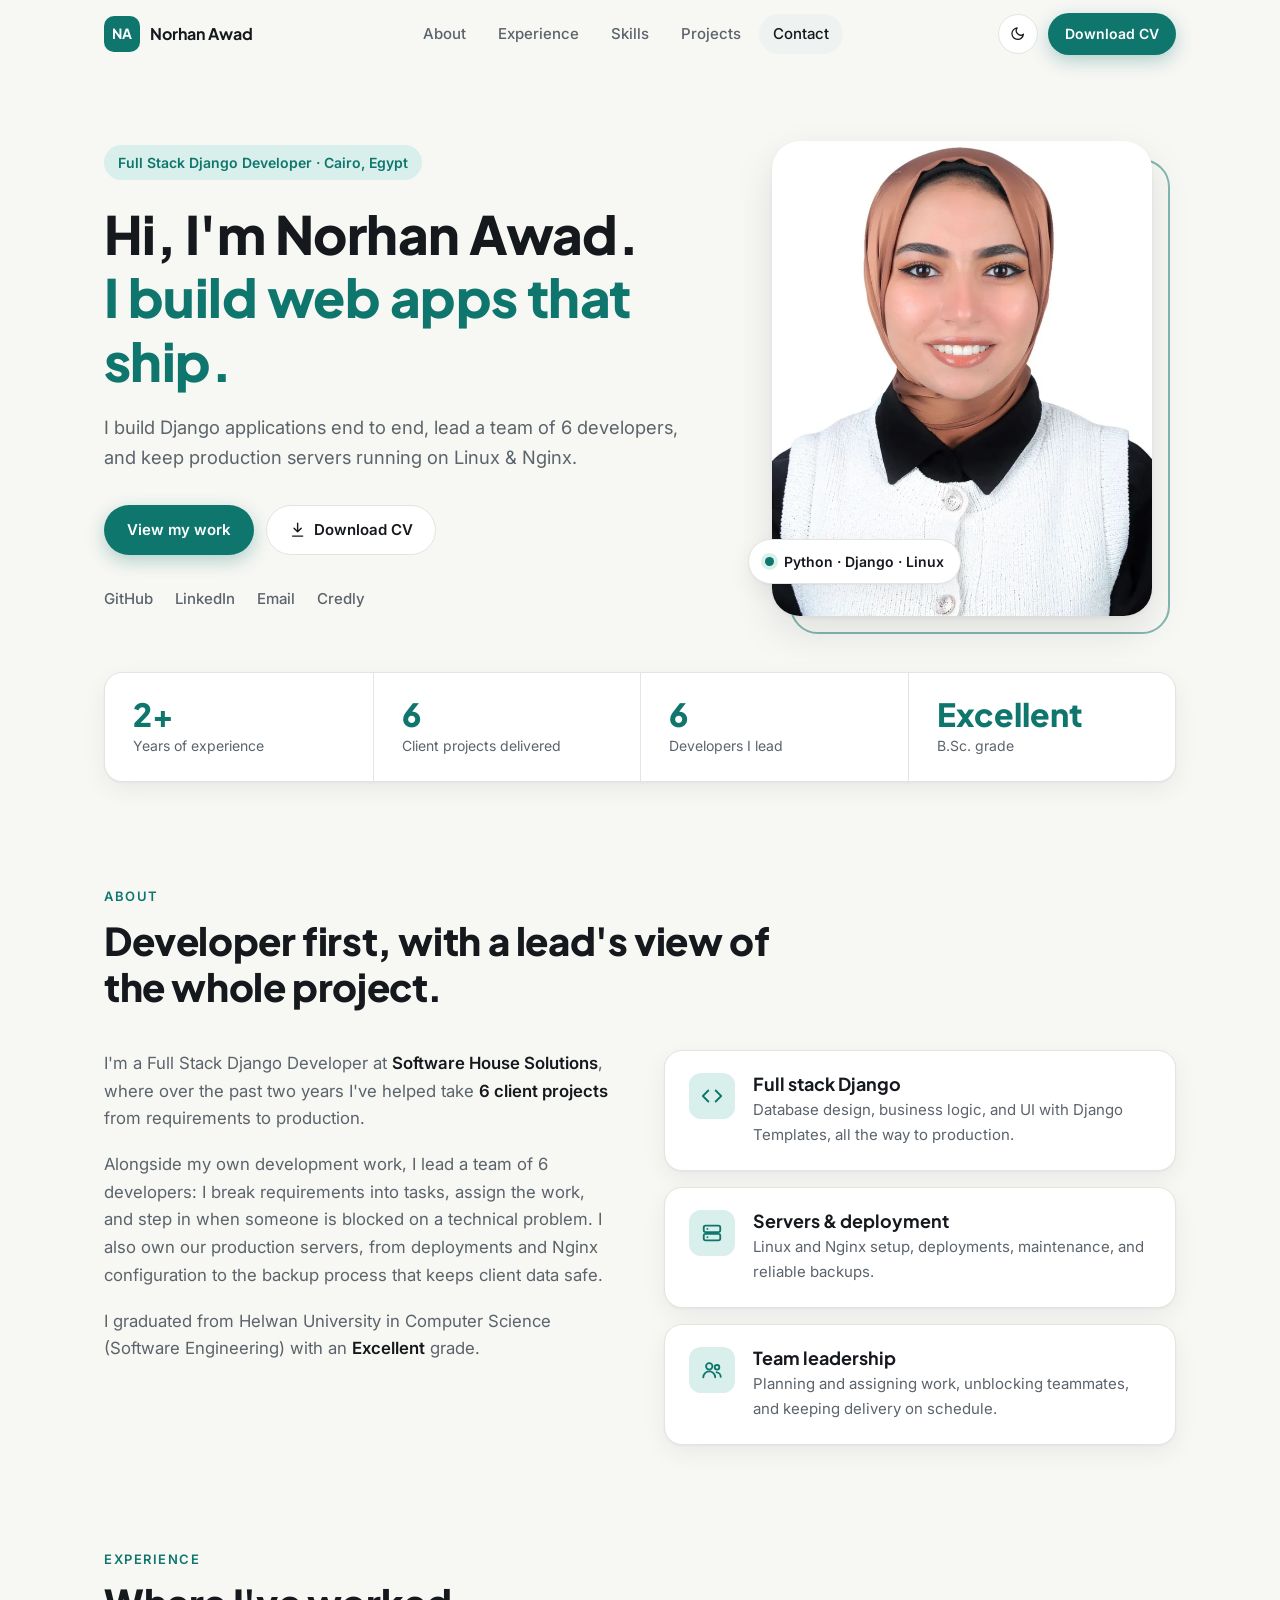
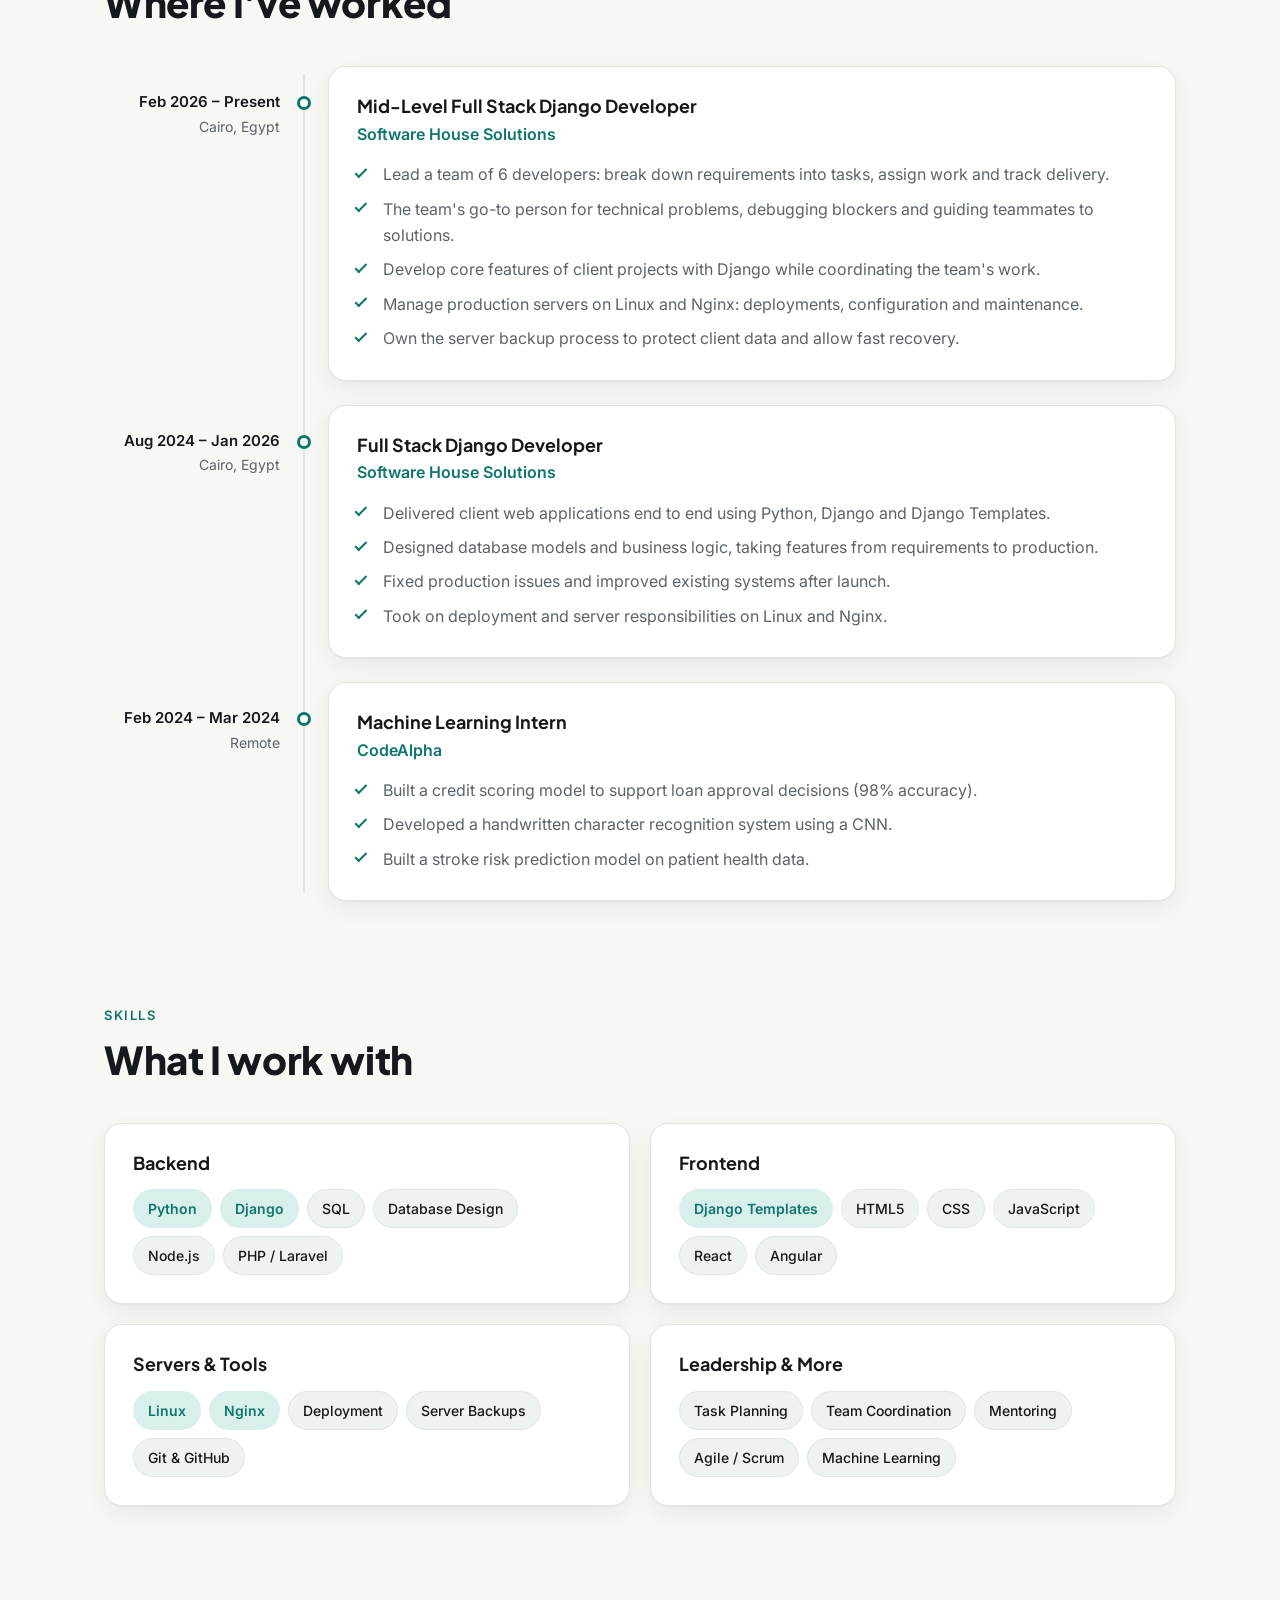
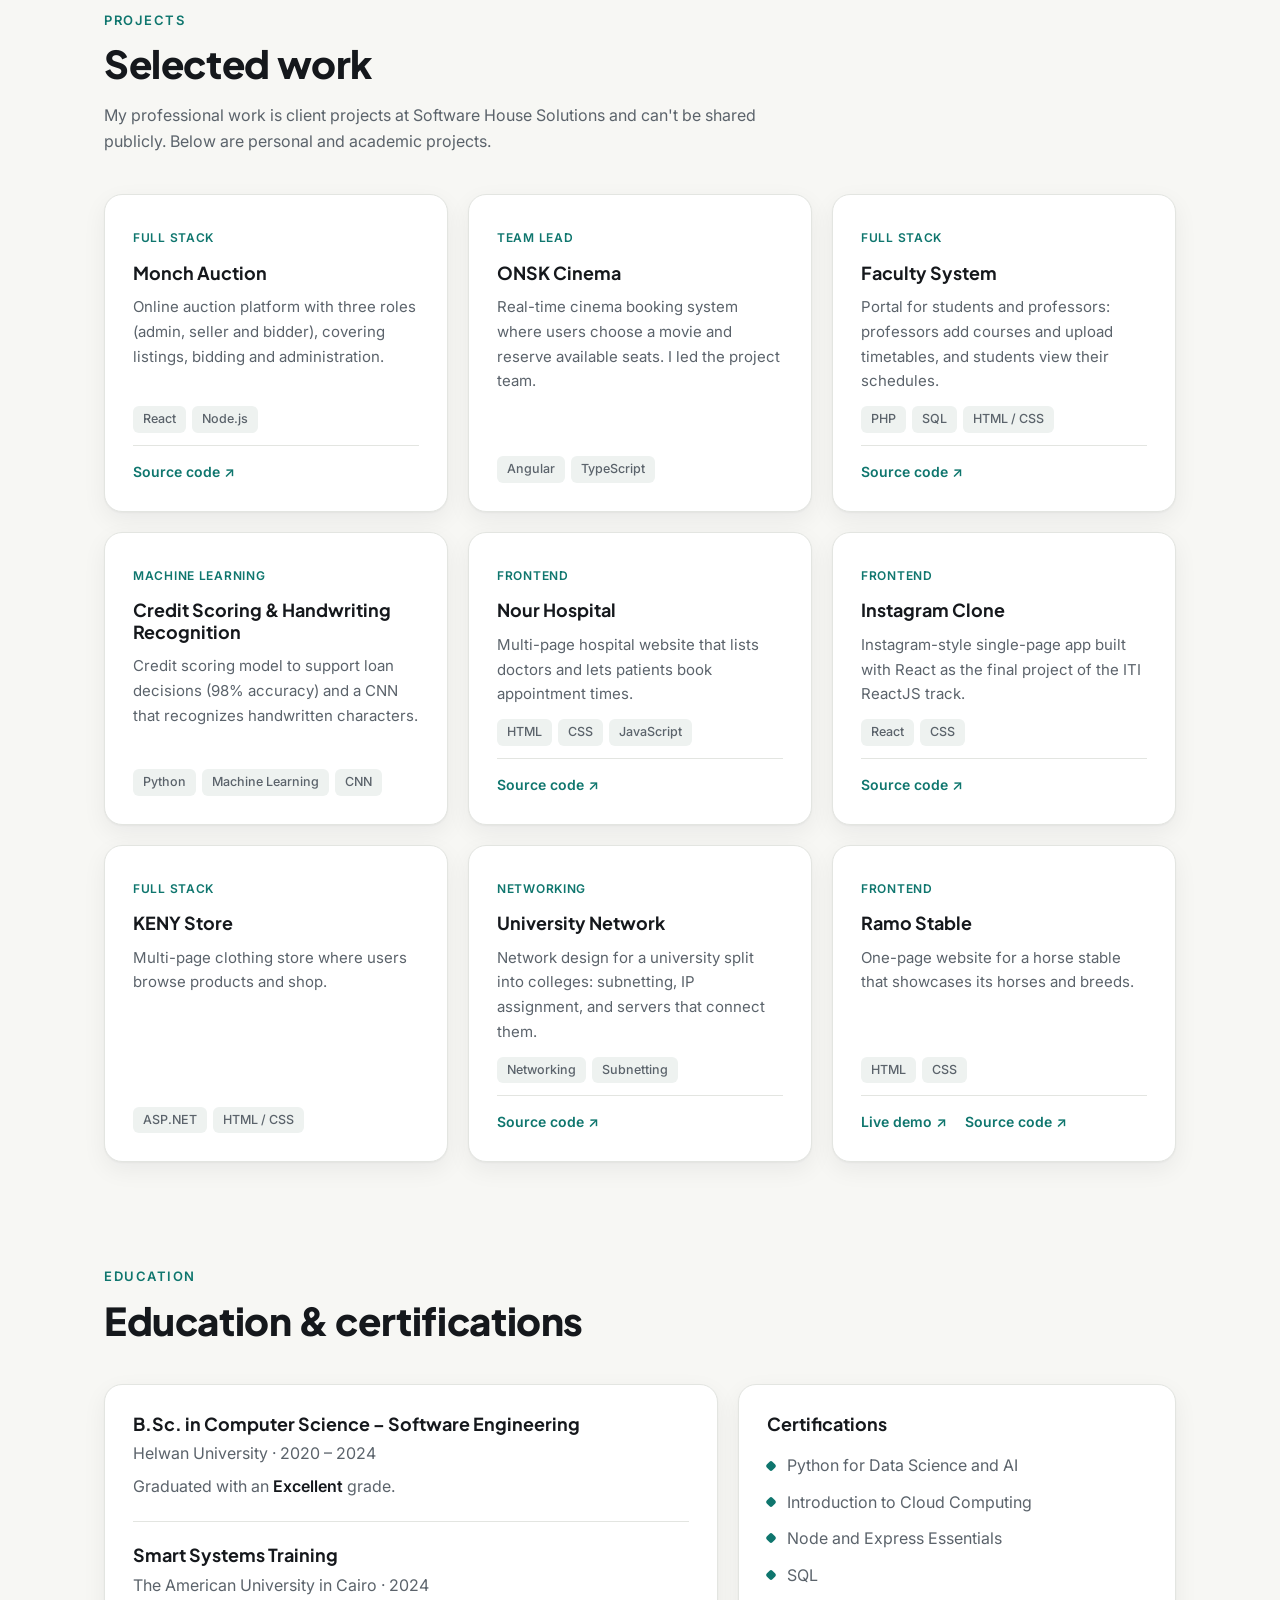
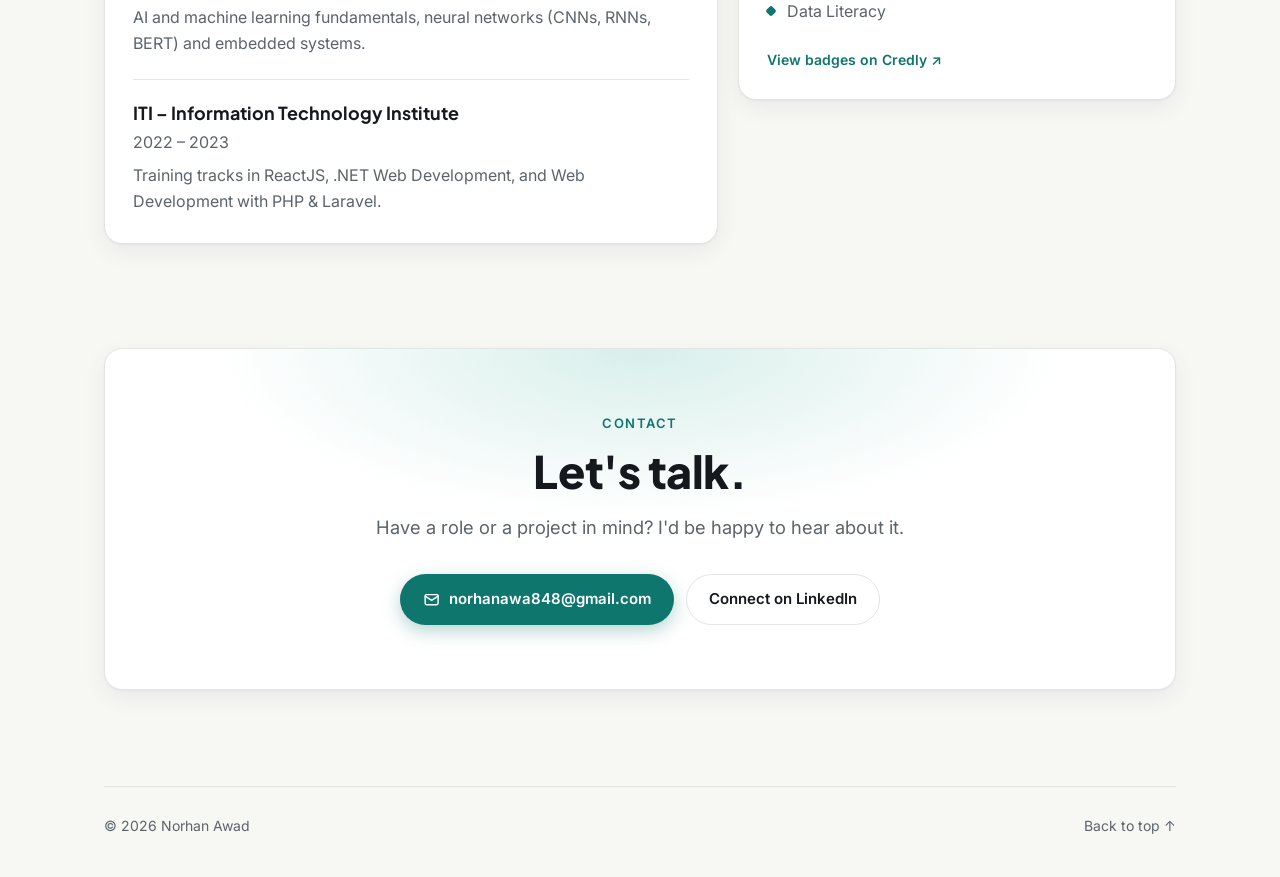
==== index.html @ df9483ca "Redesign portfolio New responsive single-page site with light and dark themes, updated experience, s" ====
<!DOCTYPE html>
<html lang="en">
<head>
  <meta charset="utf-8">
  <meta name="viewport" content="width=device-width, initial-scale=1">
  <title>Norhan Awad · Full Stack Django Developer</title>
  <meta name="description" content="Norhan Awad – Full Stack Django Developer in Cairo, Egypt. Builds Django web applications end to end, leads a team of developers, and manages production servers on Linux and Nginx.">
  <meta name="author" content="Norhan Awad">
  <meta property="og:type" content="website">
  <meta property="og:title" content="Norhan Awad · Full Stack Django Developer">
  <meta property="og:description" content="Django web applications, team leadership, and Linux & Nginx server management.">
  <meta property="og:image" content="https://norhanawad848.github.io/my-portofolio/assets/og-image.jpg">
  <meta property="og:url" content="https://norhanawad848.github.io/my-portofolio/">
  <meta name="theme-color" content="#0f766e">
  <link rel="icon" href="data:image/svg+xml,%3Csvg xmlns='http://www.w3.org/2000/svg' viewBox='0 0 64 64'%3E%3Crect width='64' height='64' rx='14' fill='%230f766e'/%3E%3Ctext x='50%25' y='54%25' text-anchor='middle' dominant-baseline='middle' font-family='Arial,sans-serif' font-weight='700' font-size='28' fill='white'%3ENA%3C/text%3E%3C/svg%3E">
  <link rel="preconnect" href="https://fonts.googleapis.com">
  <link rel="preconnect" href="https://fonts.gstatic.com" crossorigin>
  <link href="https://fonts.googleapis.com/css2?family=Inter:wght@400;500;600&family=Plus+Jakarta+Sans:wght@600;700;800&display=swap" rel="stylesheet">
  <link rel="stylesheet" href="styles.css">
  <script>
    (function () {
      document.documentElement.classList.add('js');
      try {
        var t = localStorage.getItem('theme');
        if (t === 'light' || t === 'dark') document.documentElement.setAttribute('data-theme', t);
      } catch (e) {}
    })();
  </script>
</head>
<body>
  <a class="skip-link" href="#main">Skip to content</a>

  <header class="site-header" id="top">
    <nav class="nav container" aria-label="Main">
      <a class="brand" href="#top" aria-label="Norhan Awad – home">
        <span class="brand-mark">NA</span>
        <span class="brand-name">Norhan Awad</span>
      </a>

      <ul class="nav-links" id="nav-links">
        <li><a href="#about">About</a></li>
        <li><a href="#experience">Experience</a></li>
        <li><a href="#skills">Skills</a></li>
        <li><a href="#projects">Projects</a></li>
        <li><a href="#contact">Contact</a></li>
      </ul>

      <div class="nav-actions">
        <button class="icon-btn" id="theme-toggle" type="button" aria-label="Toggle dark mode">
          <svg class="icon-sun" viewBox="0 0 24 24" aria-hidden="true"><circle cx="12" cy="12" r="4"/><path d="M12 2v2M12 20v2M4.93 4.93l1.41 1.41M17.66 17.66l1.41 1.41M2 12h2M20 12h2M4.93 19.07l1.41-1.41M17.66 6.34l1.41-1.41"/></svg>
          <svg class="icon-moon" viewBox="0 0 24 24" aria-hidden="true"><path d="M21 12.79A9 9 0 1 1 11.21 3 7 7 0 0 0 21 12.79z"/></svg>
        </button>
        <a class="btn btn-small btn-primary hide-sm" href="assets/Norhan_Awad_CV.pdf" download>Download CV</a>
        <button class="icon-btn menu-btn" id="menu-toggle" type="button" aria-label="Open menu" aria-expanded="false" aria-controls="nav-links">
          <svg viewBox="0 0 24 24" aria-hidden="true"><path d="M4 7h16M4 12h16M4 17h16"/></svg>
        </button>
      </div>
    </nav>
  </header>

  <main id="main">
    <!-- Hero -->
    <section class="hero container">
      <div class="hero-text reveal">
        <p class="eyebrow">Full Stack Django Developer · Cairo, Egypt</p>
        <h1>Hi, I'm Norhan Awad.<br><span class="accent">I build web apps that ship.</span></h1>
        <p class="lead">
          I build Django applications end to end, lead a team of 6 developers, and keep production
          servers running on Linux &amp; Nginx.
        </p>
        <div class="hero-cta">
          <a class="btn btn-primary" href="#projects">View my work</a>
          <a class="btn btn-ghost" href="assets/Norhan_Awad_CV.pdf" download>
            <svg viewBox="0 0 24 24" aria-hidden="true"><path d="M12 3v12M7 10l5 5 5-5M5 21h14"/></svg>
            Download CV
          </a>
        </div>
        <ul class="social">
          <li><a href="https://github.com/NorhanAwad848" target="_blank" rel="noopener">GitHub</a></li>
          <li><a href="https://www.linkedin.com/in/norhan-awad-b641ba23b/" target="_blank" rel="noopener">LinkedIn</a></li>
          <li><a href="mailto:norhanawa848@gmail.com">Email</a></li>
          <li><a href="https://www.credly.com/users/norhan-awad" target="_blank" rel="noopener">Credly</a></li>
        </ul>
      </div>

      <div class="hero-photo reveal">
        <div class="photo-frame">
          <picture>
            <source srcset="assets/norhan.webp" type="image/webp">
            <img src="assets/norhan.jpg" width="720" height="900" alt="Portrait of Norhan Awad">
          </picture>
        </div>
        <div class="photo-badge">
          <span class="dot" aria-hidden="true"></span>
          Python · Django · Linux
        </div>
      </div>
    </section>

    <!-- Stats -->
    <section class="container" aria-label="Highlights">
      <dl class="stats reveal">
        <div><dt>Years of experience</dt><dd>2+</dd></div>
        <div><dt>Client projects delivered</dt><dd>6</dd></div>
        <div><dt>Developers I lead</dt><dd>6</dd></div>
        <div><dt>B.Sc. grade</dt><dd>Excellent</dd></div>
      </dl>
    </section>

    <!-- About -->
    <section class="section container" id="about">
      <div class="section-head reveal">
        <p class="kicker">About</p>
        <h2>Developer first, with a lead's view of the whole project.</h2>
      </div>
      <div class="about-grid">
        <div class="about-text reveal">
          <p>
            I'm a Full Stack Django Developer at <strong>Software House Solutions</strong>, where over the past
            two years I've helped take <strong>6 client projects</strong> from requirements to production.
          </p>
          <p>
            Alongside my own development work, I lead a team of 6 developers: I break requirements into
            tasks, assign the work, and step in when someone is blocked on a technical problem. I also own
            our production servers, from deployments and Nginx configuration to the backup process that
            keeps client data safe.
          </p>
          <p>
            I graduated from Helwan University in Computer Science (Software Engineering) with an
            <strong>Excellent</strong> grade.
          </p>
        </div>
        <ul class="pillars">
          <li class="card reveal">
            <span class="pill-icon" aria-hidden="true">
              <svg viewBox="0 0 24 24"><path d="M16 18l6-6-6-6M8 6l-6 6 6 6"/></svg>
            </span>
            <h3>Full stack Django</h3>
            <p>Database design, business logic, and UI with Django Templates, all the way to production.</p>
          </li>
          <li class="card reveal">
            <span class="pill-icon" aria-hidden="true">
              <svg viewBox="0 0 24 24"><rect x="3" y="4" width="18" height="7" rx="2"/><rect x="3" y="13" width="18" height="7" rx="2"/><path d="M7 7.5h.01M7 16.5h.01"/></svg>
            </span>
            <h3>Servers &amp; deployment</h3>
            <p>Linux and Nginx setup, deployments, maintenance, and reliable backups.</p>
          </li>
          <li class="card reveal">
            <span class="pill-icon" aria-hidden="true">
              <svg viewBox="0 0 24 24"><circle cx="9" cy="8" r="3.5"/><path d="M2.5 20a6.5 6.5 0 0 1 13 0"/><circle cx="17.5" cy="9" r="2.5"/><path d="M17 14.5a5 5 0 0 1 4.5 5"/></svg>
            </span>
            <h3>Team leadership</h3>
            <p>Planning and assigning work, unblocking teammates, and keeping delivery on schedule.</p>
          </li>
        </ul>
      </div>
    </section>

    <!-- Experience -->
    <section class="section container" id="experience">
      <div class="section-head reveal">
        <p class="kicker">Experience</p>
        <h2>Where I've worked</h2>
      </div>

      <ol class="timeline">
        <li class="tl-item reveal">
          <div class="tl-meta">
            <span class="tl-date">Feb 2026 – Present</span>
            <span class="tl-place">Cairo, Egypt</span>
          </div>
          <div class="tl-body card">
            <h3>Mid-Level Full Stack Django Developer</h3>
            <p class="tl-company">Software House Solutions</p>
            <ul class="ticks">
              <li>Lead a team of 6 developers: break down requirements into tasks, assign work and track delivery.</li>
              <li>The team's go-to person for technical problems, debugging blockers and guiding teammates to solutions.</li>
              <li>Develop core features of client projects with Django while coordinating the team's work.</li>
              <li>Manage production servers on Linux and Nginx: deployments, configuration and maintenance.</li>
              <li>Own the server backup process to protect client data and allow fast recovery.</li>
            </ul>
          </div>
        </li>
        <li class="tl-item reveal">
          <div class="tl-meta">
            <span class="tl-date">Aug 2024 – Jan 2026</span>
            <span class="tl-place">Cairo, Egypt</span>
          </div>
          <div class="tl-body card">
            <h3>Full Stack Django Developer</h3>
            <p class="tl-company">Software House Solutions</p>
            <ul class="ticks">
              <li>Delivered client web applications end to end using Python, Django and Django Templates.</li>
              <li>Designed database models and business logic, taking features from requirements to production.</li>
              <li>Fixed production issues and improved existing systems after launch.</li>
              <li>Took on deployment and server responsibilities on Linux and Nginx.</li>
            </ul>
          </div>
        </li>
        <li class="tl-item reveal">
          <div class="tl-meta">
            <span class="tl-date">Feb 2024 – Mar 2024</span>
            <span class="tl-place">Remote</span>
          </div>
          <div class="tl-body card">
            <h3>Machine Learning Intern</h3>
            <p class="tl-company">CodeAlpha</p>
            <ul class="ticks">
              <li>Built a credit scoring model to support loan approval decisions (98% accuracy).</li>
              <li>Developed a handwritten character recognition system using a CNN.</li>
              <li>Built a stroke risk prediction model on patient health data.</li>
            </ul>
          </div>
        </li>
      </ol>
    </section>

    <!-- Skills -->
    <section class="section container" id="skills">
      <div class="section-head reveal">
        <p class="kicker">Skills</p>
        <h2>What I work with</h2>
      </div>
      <div class="skills-grid">
        <div class="card skill-group reveal">
          <h3>Backend</h3>
          <ul class="chips">
            <li class="chip-strong">Python</li><li class="chip-strong">Django</li><li>SQL</li><li>Database Design</li><li>Node.js</li><li>PHP / Laravel</li>
          </ul>
        </div>
        <div class="card skill-group reveal">
          <h3>Frontend</h3>
          <ul class="chips">
            <li class="chip-strong">Django Templates</li><li>HTML5</li><li>CSS</li><li>JavaScript</li><li>React</li><li>Angular</li>
          </ul>
        </div>
        <div class="card skill-group reveal">
          <h3>Servers &amp; Tools</h3>
          <ul class="chips">
            <li class="chip-strong">Linux</li><li class="chip-strong">Nginx</li><li>Deployment</li><li>Server Backups</li><li>Git &amp; GitHub</li>
          </ul>
        </div>
        <div class="card skill-group reveal">
          <h3>Leadership &amp; More</h3>
          <ul class="chips">
            <li>Task Planning</li><li>Team Coordination</li><li>Mentoring</li><li>Agile / Scrum</li><li>Machine Learning</li>
          </ul>
        </div>
      </div>
    </section>

    <!-- Projects -->
    <section class="section container" id="projects">
      <div class="section-head reveal">
        <p class="kicker">Projects</p>
        <h2>Selected work</h2>
        <p class="section-sub">
          My professional work is client projects at Software House Solutions and can't be shared publicly.
          Below are personal and academic projects.
        </p>
      </div>

      <ul class="projects">
        <li class="card project reveal">
          <div class="project-top"><span class="tag-type">Full stack</span></div>
          <h3>Monch Auction</h3>
          <p>Online auction platform with three roles (admin, seller and bidder), covering listings, bidding and administration.</p>
          <ul class="tags"><li>React</li><li>Node.js</li></ul>
          <div class="links"><a href="https://github.com/NorhanAwad848/Monch-Aucation" target="_blank" rel="noopener">Source code ↗</a></div>
        </li>
        <li class="card project reveal">
          <div class="project-top"><span class="tag-type">Team lead</span></div>
          <h3>ONSK Cinema</h3>
          <p>Real-time cinema booking system where users choose a movie and reserve available seats. I led the project team.</p>
          <ul class="tags"><li>Angular</li><li>TypeScript</li></ul>
        </li>
        <li class="card project reveal">
          <div class="project-top"><span class="tag-type">Full stack</span></div>
          <h3>Faculty System</h3>
          <p>Portal for students and professors: professors add courses and upload timetables, and students view their schedules.</p>
          <ul class="tags"><li>PHP</li><li>SQL</li><li>HTML / CSS</li></ul>
          <div class="links"><a href="https://github.com/NorhanAwad848/faculty-system" target="_blank" rel="noopener">Source code ↗</a></div>
        </li>
        <li class="card project reveal">
          <div class="project-top"><span class="tag-type">Machine learning</span></div>
          <h3>Credit Scoring &amp; Handwriting Recognition</h3>
          <p>Credit scoring model to support loan decisions (98% accuracy) and a CNN that recognizes handwritten characters.</p>
          <ul class="tags"><li>Python</li><li>Machine Learning</li><li>CNN</li></ul>
        </li>
        <li class="card project reveal">
          <div class="project-top"><span class="tag-type">Frontend</span></div>
          <h3>Nour Hospital</h3>
          <p>Multi-page hospital website that lists doctors and lets patients book appointment times.</p>
          <ul class="tags"><li>HTML</li><li>CSS</li><li>JavaScript</li></ul>
          <div class="links"><a href="https://github.com/NorhanAwad848/Nour-Hospital" target="_blank" rel="noopener">Source code ↗</a></div>
        </li>
        <li class="card project reveal">
          <div class="project-top"><span class="tag-type">Frontend</span></div>
          <h3>Instagram Clone</h3>
          <p>Instagram-style single-page app built with React as the final project of the ITI ReactJS track.</p>
          <ul class="tags"><li>React</li><li>CSS</li></ul>
          <div class="links"><a href="https://github.com/NorhanAwad848/Instagram-" target="_blank" rel="noopener">Source code ↗</a></div>
        </li>
        <li class="card project reveal">
          <div class="project-top"><span class="tag-type">Full stack</span></div>
          <h3>KENY Store</h3>
          <p>Multi-page clothing store where users browse products and shop.</p>
          <ul class="tags"><li>ASP.NET</li><li>HTML / CSS</li></ul>
        </li>
        <li class="card project reveal">
          <div class="project-top"><span class="tag-type">Networking</span></div>
          <h3>University Network</h3>
          <p>Network design for a university split into colleges: subnetting, IP assignment, and servers that connect them.</p>
          <ul class="tags"><li>Networking</li><li>Subnetting</li></ul>
          <div class="links"><a href="https://github.com/NorhanAwad848/university-Network" target="_blank" rel="noopener">Source code ↗</a></div>
        </li>
        <li class="card project reveal">
          <div class="project-top"><span class="tag-type">Frontend</span></div>
          <h3>Ramo Stable</h3>
          <p>One-page website for a horse stable that showcases its horses and breeds.</p>
          <ul class="tags"><li>HTML</li><li>CSS</li></ul>
          <div class="links">
            <a href="https://norhanawad848.github.io/RamoStable/RamoSite.html" target="_blank" rel="noopener">Live demo ↗</a>
            <a href="https://github.com/NorhanAwad848/RamoStable" target="_blank" rel="noopener">Source code ↗</a>
          </div>
        </li>
      </ul>
    </section>

    <!-- Education -->
    <section class="section container" id="education">
      <div class="section-head reveal">
        <p class="kicker">Education</p>
        <h2>Education &amp; certifications</h2>
      </div>
      <div class="edu-grid">
        <div class="card reveal">
          <h3>B.Sc. in Computer Science – Software Engineering</h3>
          <p class="muted">Helwan University · 2020 – 2024</p>
          <p>Graduated with an <strong>Excellent</strong> grade.</p>
          <hr>
          <h3>Smart Systems Training</h3>
          <p class="muted">The American University in Cairo · 2024</p>
          <p>AI and machine learning fundamentals, neural networks (CNNs, RNNs, BERT) and embedded systems.</p>
          <hr>
          <h3>ITI – Information Technology Institute</h3>
          <p class="muted">2022 – 2023</p>
          <p>Training tracks in ReactJS, .NET Web Development, and Web Development with PHP &amp; Laravel.</p>
        </div>
        <div class="card reveal">
          <h3>Certifications</h3>
          <ul class="cert-list">
            <li>Python for Data Science and AI</li>
            <li>Introduction to Cloud Computing</li>
            <li>Node and Express Essentials</li>
            <li>SQL</li>
            <li>Data Literacy</li>
          </ul>
          <a class="text-link" href="https://www.credly.com/users/norhan-awad" target="_blank" rel="noopener">View badges on Credly ↗</a>
        </div>
      </div>
    </section>

    <!-- Contact -->
    <section class="section container" id="contact">
      <div class="contact card reveal">
        <p class="kicker">Contact</p>
        <h2>Let's talk.</h2>
        <p class="lead">Have a role or a project in mind? I'd be happy to hear about it.</p>
        <div class="hero-cta center">
          <a class="btn btn-primary" href="mailto:norhanawa848@gmail.com">
            <svg viewBox="0 0 24 24" aria-hidden="true"><rect x="3" y="5" width="18" height="14" rx="2"/><path d="M3 7l9 6 9-6"/></svg>
            norhanawa848@gmail.com
          </a>
          <a class="btn btn-ghost" href="https://www.linkedin.com/in/norhan-awad-b641ba23b/" target="_blank" rel="noopener">Connect on LinkedIn</a>
        </div>
      </div>
    </section>
  </main>

  <footer class="footer container">
    <p>© <span id="year">2026</span> Norhan Awad</p>
    <a href="#top">Back to top ↑</a>
  </footer>

  <script src="main.js"></script>
</body>
</html>
---- styles.css ----
/* ---------- Tokens ---------- */
:root {
  --bg: #f7f7f4;
  --bg-elev: #ffffff;
  --bg-soft: #eef2f0;
  --text: #15181c;
  --text-muted: #5b636b;
  --border: #e3e5e1;
  --accent: #0f766e;
  --accent-strong: #0b5f58;
  --accent-soft: #d8efeb;
  --on-accent: #ffffff;
  --shadow: 0 1px 2px rgba(16, 24, 32, .04), 0 8px 24px rgba(16, 24, 32, .06);
  --shadow-hover: 0 2px 4px rgba(16, 24, 32, .05), 0 16px 40px rgba(16, 24, 32, .10);
  --radius: 18px;
  --radius-sm: 10px;
  --font-body: "Inter", system-ui, -apple-system, "Segoe UI", Roboto, sans-serif;
  --font-head: "Plus Jakarta Sans", "Inter", system-ui, sans-serif;
  --max: 1120px;
  color-scheme: light;
}

@media (prefers-color-scheme: dark) {
  :root:not([data-theme="light"]) {
    --bg: #0d1113;
    --bg-elev: #151b1e;
    --bg-soft: #172024;
    --text: #e8ecec;
    --text-muted: #9aa5a8;
    --border: #243034;
    --accent: #2dd4bf;
    --accent-strong: #5eead4;
    --accent-soft: rgba(45, 212, 191, .12);
    --on-accent: #062a26;
    --shadow: 0 1px 2px rgba(0, 0, 0, .3), 0 8px 24px rgba(0, 0, 0, .25);
    --shadow-hover: 0 2px 4px rgba(0, 0, 0, .35), 0 16px 40px rgba(0, 0, 0, .4);
    color-scheme: dark;
  }
}

:root[data-theme="dark"] {
  --bg: #0d1113;
  --bg-elev: #151b1e;
  --bg-soft: #172024;
  --text: #e8ecec;
  --text-muted: #9aa5a8;
  --border: #243034;
  --accent: #2dd4bf;
  --accent-strong: #5eead4;
  --accent-soft: rgba(45, 212, 191, .12);
  --on-accent: #062a26;
  --shadow: 0 1px 2px rgba(0, 0, 0, .3), 0 8px 24px rgba(0, 0, 0, .25);
  --shadow-hover: 0 2px 4px rgba(0, 0, 0, .35), 0 16px 40px rgba(0, 0, 0, .4);
  color-scheme: dark;
}

/* ---------- Base ---------- */
*, *::before, *::after { box-sizing: border-box; }
html { scroll-behavior: smooth; scroll-padding-top: 80px; }
body {
  margin: 0;
  background: var(--bg);
  color: var(--text);
  font-family: var(--font-body);
  font-size: 16px;
  line-height: 1.65;
  -webkit-font-smoothing: antialiased;
  transition: background-color .3s ease, color .3s ease;
}
img { max-width: 100%; display: block; }
a { color: inherit; }
h1, h2, h3 { font-family: var(--font-head); line-height: 1.2; margin: 0; }
h1, h2 { letter-spacing: -0.01em; }
p { margin: 0; }
ul, ol { margin: 0; padding: 0; list-style: none; }
svg { width: 1.15em; height: 1.15em; fill: none; stroke: currentColor; stroke-width: 2; stroke-linecap: round; stroke-linejoin: round; flex: none; }

.container { width: 100%; max-width: var(--max); margin-inline: auto; padding-inline: 24px; }
.muted { color: var(--text-muted); }
strong { font-weight: 600; color: var(--text); }

.skip-link {
  position: absolute; left: 16px; top: -48px; z-index: 100;
  background: var(--accent); color: var(--on-accent); padding: 8px 14px; border-radius: 8px;
}
.skip-link:focus { top: 12px; }
:focus-visible { outline: 2px solid var(--accent); outline-offset: 3px; border-radius: 6px; }

/* ---------- Buttons ---------- */
.btn {
  display: inline-flex; align-items: center; gap: 8px;
  padding: 12px 22px; border-radius: 999px;
  font-weight: 600; font-size: 15px; text-decoration: none;
  border: 1px solid transparent;
  transition: transform .2s ease, background-color .2s ease, border-color .2s ease, box-shadow .2s ease;
}
.btn:hover { transform: translateY(-2px); }
.btn-primary { background: var(--accent); color: var(--on-accent); box-shadow: 0 6px 18px color-mix(in srgb, var(--accent) 30%, transparent); }
.btn-primary:hover { background: var(--accent-strong); }
.btn-ghost { border-color: var(--border); background: var(--bg-elev); }
.btn-ghost:hover { border-color: var(--accent); color: var(--accent); }
.btn-small { padding: 8px 16px; font-size: 14px; }

.icon-btn {
  display: inline-grid; place-items: center;
  width: 40px; height: 40px; border-radius: 50%;
  border: 1px solid var(--border); background: var(--bg-elev); color: var(--text);
  cursor: pointer; transition: border-color .2s ease, color .2s ease;
}
.icon-btn:hover { border-color: var(--accent); color: var(--accent); }

/* ---------- Header ---------- */
.site-header {
  position: sticky; top: 0; z-index: 50;
  background: color-mix(in srgb, var(--bg) 82%, transparent);
  backdrop-filter: saturate(160%) blur(12px);
  -webkit-backdrop-filter: saturate(160%) blur(12px);
  border-bottom: 1px solid transparent;
  transition: border-color .3s ease;
}
.site-header.scrolled { border-bottom-color: var(--border); }
.nav { display: flex; align-items: center; justify-content: space-between; height: 68px; gap: 16px; }
.brand { display: flex; align-items: center; gap: 10px; text-decoration: none; font-family: var(--font-head); font-weight: 700; }
.brand-mark {
  display: grid; place-items: center; width: 36px; height: 36px; border-radius: 10px;
  background: var(--accent); color: var(--on-accent); font-size: 14px; letter-spacing: .02em;
}
.nav-links { display: flex; gap: 4px; }
.nav-links a {
  display: block; padding: 8px 14px; border-radius: 999px;
  text-decoration: none; font-size: 15px; font-weight: 500; color: var(--text-muted);
  transition: color .2s ease, background-color .2s ease;
}
.nav-links a:hover, .nav-links a.active { color: var(--text); background: var(--bg-soft); }
.nav-actions { display: flex; align-items: center; gap: 10px; }
.menu-btn { display: none; }

/* Light mode shows the moon (switch to dark); dark mode shows the sun. */
.icon-sun { display: none; }
:root[data-theme="dark"] .icon-sun { display: block; }
:root[data-theme="dark"] .icon-moon { display: none; }
@media (prefers-color-scheme: dark) {
  :root:not([data-theme="light"]) .icon-sun { display: block; }
  :root:not([data-theme="light"]) .icon-moon { display: none; }
}

/* ---------- Hero ---------- */
.hero {
  display: grid; grid-template-columns: 1.15fr .85fr; gap: 64px; align-items: center;
  padding-top: 72px; padding-bottom: 56px;
}
.eyebrow {
  display: inline-block; font-size: 14px; font-weight: 600; color: var(--accent);
  background: var(--accent-soft); padding: 6px 14px; border-radius: 999px; margin-bottom: 22px;
}
.hero h1 { font-size: clamp(2.2rem, 4.6vw, 3.3rem); font-weight: 800; margin-bottom: 20px; }
.accent { color: var(--accent); }
.lead { font-size: 1.15rem; color: var(--text-muted); max-width: 34em; }
.hero-cta { display: flex; flex-wrap: wrap; gap: 12px; margin-top: 32px; }
.hero-cta.center { justify-content: center; }
.social { display: flex; flex-wrap: wrap; gap: 6px 22px; margin-top: 30px; }
.social a {
  font-size: 15px; font-weight: 500; color: var(--text-muted); text-decoration: none;
  border-bottom: 1px solid transparent; transition: color .2s ease, border-color .2s ease;
}
.social a:hover { color: var(--accent); border-bottom-color: var(--accent); }

.hero-photo { position: relative; justify-self: center; width: min(100%, 380px); }
.photo-frame {
  position: relative; border-radius: 28px; overflow: hidden;
  aspect-ratio: 4 / 5; background: var(--bg-soft);
  box-shadow: var(--shadow-hover);
}
.photo-frame img { width: 100%; height: 100%; object-fit: cover; }
.hero-photo::before {
  content: ""; position: absolute; inset: 18px -18px -18px 18px; z-index: -1;
  border-radius: 28px; border: 2px solid var(--accent); opacity: .5;
}
.photo-badge {
  position: absolute; left: -24px; bottom: 32px;
  display: flex; align-items: center; gap: 10px;
  background: var(--bg-elev); border: 1px solid var(--border); box-shadow: var(--shadow);
  padding: 10px 16px; border-radius: 999px; font-size: 14px; font-weight: 600;
}
.dot { width: 9px; height: 9px; border-radius: 50%; background: var(--accent); box-shadow: 0 0 0 4px var(--accent-soft); }

/* ---------- Stats ---------- */
.stats {
  display: grid; grid-template-columns: repeat(4, 1fr); margin: 0;
  background: var(--bg-elev); border: 1px solid var(--border); border-radius: var(--radius);
  box-shadow: var(--shadow);
}
.stats > div { padding: 24px 28px; display: flex; flex-direction: column-reverse; justify-content: flex-end; gap: 2px; }
.stats > div + div { border-left: 1px solid var(--border); }
.stats dt { font-size: 14px; color: var(--text-muted); }
.stats dd { margin: 0; font-family: var(--font-head); font-weight: 800; font-size: 2rem; color: var(--accent); line-height: 1.1; }

/* ---------- Sections ---------- */
.section { padding-top: 104px; }
.section-head { max-width: 680px; margin-bottom: 40px; }
.kicker {
  font-size: 13px; font-weight: 600; letter-spacing: .12em; text-transform: uppercase;
  color: var(--accent); margin-bottom: 10px;
}
.section h2 { font-size: clamp(1.7rem, 3.2vw, 2.4rem); font-weight: 800; }
.section-sub { color: var(--text-muted); margin-top: 14px; }

.card {
  background: var(--bg-elev); border: 1px solid var(--border); border-radius: var(--radius);
  padding: 28px; box-shadow: var(--shadow);
  transition: transform .25s ease, box-shadow .25s ease, border-color .25s ease;
}
.card h3 { font-size: 1.12rem; font-weight: 700; }

/* About */
.about-grid { display: grid; grid-template-columns: 1fr 1fr; gap: 48px; align-items: start; }
.about-text { display: grid; gap: 18px; color: var(--text-muted); font-size: 1.05rem; }
.pillars { display: grid; gap: 16px; }
.pillars .card { display: grid; grid-template-columns: auto 1fr; column-gap: 18px; row-gap: 4px; padding: 22px 24px; }
.pillars .card p { grid-column: 2; color: var(--text-muted); font-size: 15px; }
.pill-icon {
  grid-row: span 2; display: grid; place-items: center;
  width: 46px; height: 46px; border-radius: 12px;
  background: var(--accent-soft); color: var(--accent);
}
.pill-icon svg { width: 22px; height: 22px; }

/* Timeline */
.timeline { position: relative; display: grid; gap: 24px; }
.timeline::before {
  content: ""; position: absolute; top: 8px; bottom: 8px; left: 199px; width: 2px; background: var(--border);
}
.tl-item { display: grid; grid-template-columns: 176px 1fr; gap: 48px; position: relative; }
.tl-item::before {
  content: ""; position: absolute; left: 193px; top: 30px; width: 14px; height: 14px; border-radius: 50%;
  background: var(--bg); border: 3px solid var(--accent);
}
.tl-meta { padding-top: 24px; text-align: right; display: flex; flex-direction: column; }
.tl-date { font-weight: 600; font-size: 15px; }
.tl-place { color: var(--text-muted); font-size: 14px; }
.tl-company { color: var(--accent); font-weight: 600; margin: 4px 0 14px; }
.ticks { display: grid; gap: 8px; }
.ticks li { position: relative; padding-left: 26px; color: var(--text-muted); }
.ticks li::before {
  content: ""; position: absolute; left: 0; top: .6em; width: 12px; height: 6px;
  border-left: 2px solid var(--accent); border-bottom: 2px solid var(--accent);
  transform: rotate(-45deg) translateY(-50%);
}

/* Skills */
.skills-grid { display: grid; grid-template-columns: repeat(2, 1fr); gap: 20px; }
.skill-group h3 { margin-bottom: 16px; }
.chips { display: flex; flex-wrap: wrap; gap: 8px; }
.chips li {
  padding: 7px 14px; border-radius: 999px; font-size: 14px; font-weight: 500;
  background: var(--bg-soft); border: 1px solid var(--border);
}
.chips .chip-strong { background: var(--accent-soft); color: var(--accent); border-color: transparent; font-weight: 600; }

/* Projects */
.projects { display: grid; grid-template-columns: repeat(3, 1fr); gap: 20px; }
.project { display: flex; flex-direction: column; gap: 12px; }
.project:hover, .skill-group:hover, .tl-body:hover {
  transform: translateY(-4px); box-shadow: var(--shadow-hover);
  border-color: color-mix(in srgb, var(--accent) 40%, var(--border));
}
.tag-type {
  font-size: 12px; font-weight: 600; letter-spacing: .06em; text-transform: uppercase; color: var(--accent);
}
.project p { color: var(--text-muted); font-size: 15px; flex: 1; }
.tags { display: flex; flex-wrap: wrap; gap: 6px; }
.tags li { font-size: 12.5px; font-weight: 500; padding: 3px 10px; border-radius: 6px; background: var(--bg-soft); color: var(--text-muted); }
.links { display: flex; flex-wrap: wrap; gap: 18px; padding-top: 14px; border-top: 1px solid var(--border); }
.links a, .text-link { font-size: 14px; font-weight: 600; color: var(--accent); text-decoration: none; }
.links a:hover, .text-link:hover { text-decoration: underline; text-underline-offset: 3px; }

/* Education */
.edu-grid { display: grid; grid-template-columns: 1.4fr 1fr; gap: 20px; align-items: start; }
.edu-grid .card { display: grid; gap: 6px; }
.edu-grid .card > p:not(.muted) { color: var(--text-muted); }
.edu-grid hr { border: 0; border-top: 1px solid var(--border); margin: 16px 0; width: 100%; }
.cert-list { display: grid; gap: 10px; margin: 12px 0 18px; }
.cert-list li { display: flex; gap: 12px; align-items: center; color: var(--text-muted); }
.cert-list li::before { content: ""; width: 8px; height: 8px; border-radius: 2px; background: var(--accent); transform: rotate(45deg); flex: none; }

/* Contact */
.contact {
  text-align: center; padding: 64px 32px;
  background:
    radial-gradient(600px 240px at 50% 0%, var(--accent-soft), transparent 70%),
    var(--bg-elev);
}
.contact .lead { margin: 14px auto 0; }
.contact h2 { font-size: clamp(2rem, 4vw, 2.8rem); }

/* Footer */
.footer {
  display: flex; justify-content: space-between; align-items: center; gap: 16px;
  position: relative;
  margin-top: 96px; padding-top: 28px; padding-bottom: 40px;
  color: var(--text-muted); font-size: 14px;
}
.footer::before {
  content: ""; position: absolute; top: 0; left: 24px; right: 24px;
  border-top: 1px solid var(--border);
}
.footer a { text-decoration: none; }
.footer a:hover { color: var(--accent); }

/* ---------- Reveal animation ---------- */
.js .reveal { opacity: 0; transform: translateY(18px); transition: opacity .7s ease, transform .7s ease; }
.js .reveal.visible { opacity: 1; transform: none; }
@media (prefers-reduced-motion: reduce) {
  html { scroll-behavior: auto; }
  .js .reveal { opacity: 1; transform: none; transition: none; }
  .btn:hover, .card:hover { transform: none !important; }
}

/* ---------- Responsive ---------- */
@media (max-width: 960px) {
  .hero { grid-template-columns: 1fr; gap: 56px; padding-top: 48px; }
  .hero-photo { order: -1; width: min(78%, 320px); }
  .about-grid, .edu-grid { grid-template-columns: 1fr; }
  .projects { grid-template-columns: repeat(2, 1fr); }
  .stats { grid-template-columns: repeat(2, 1fr); }
  .stats > div:nth-child(3) { border-left: 0; }
  .stats > div:nth-child(n+3) { border-top: 1px solid var(--border); }
}

@media (max-width: 760px) {
  .menu-btn { display: inline-grid; }
  .hide-sm { display: none; }
  .nav-links {
    position: absolute; top: 68px; left: 0; right: 0;
    flex-direction: column; gap: 2px; padding: 12px 16px 18px;
    background: var(--bg-elev); border-bottom: 1px solid var(--border); box-shadow: var(--shadow);
    display: none;
  }
  .nav-links.open { display: flex; }
  .nav-links a { padding: 12px 14px; border-radius: 10px; }

  .timeline::before { left: 7px; }
  .tl-item { grid-template-columns: 1fr; gap: 10px; padding-left: 32px; }
  .tl-item::before { left: 1px; top: 4px; }
  .tl-meta { padding-top: 0; text-align: left; flex-direction: row; gap: 10px; align-items: baseline; }
  .tl-place::before { content: "· "; }
}

@media (max-width: 620px) {
  .container { padding-inline: 16px; }
  .projects, .skills-grid { grid-template-columns: 1fr; }
  .section { padding-top: 80px; }
  .card { padding: 22px; }
  .photo-badge { left: -8px; }
  .hero-photo::before { inset: 12px -12px -12px 12px; }
  .stats > div { padding: 18px 20px; }
  .stats dd { font-size: 1.6rem; }
  .contact { padding: 48px 20px; }
  .contact .btn { width: 100%; justify-content: center; }
  .footer { flex-direction: column; }
  .footer::before { left: 16px; right: 16px; }
}
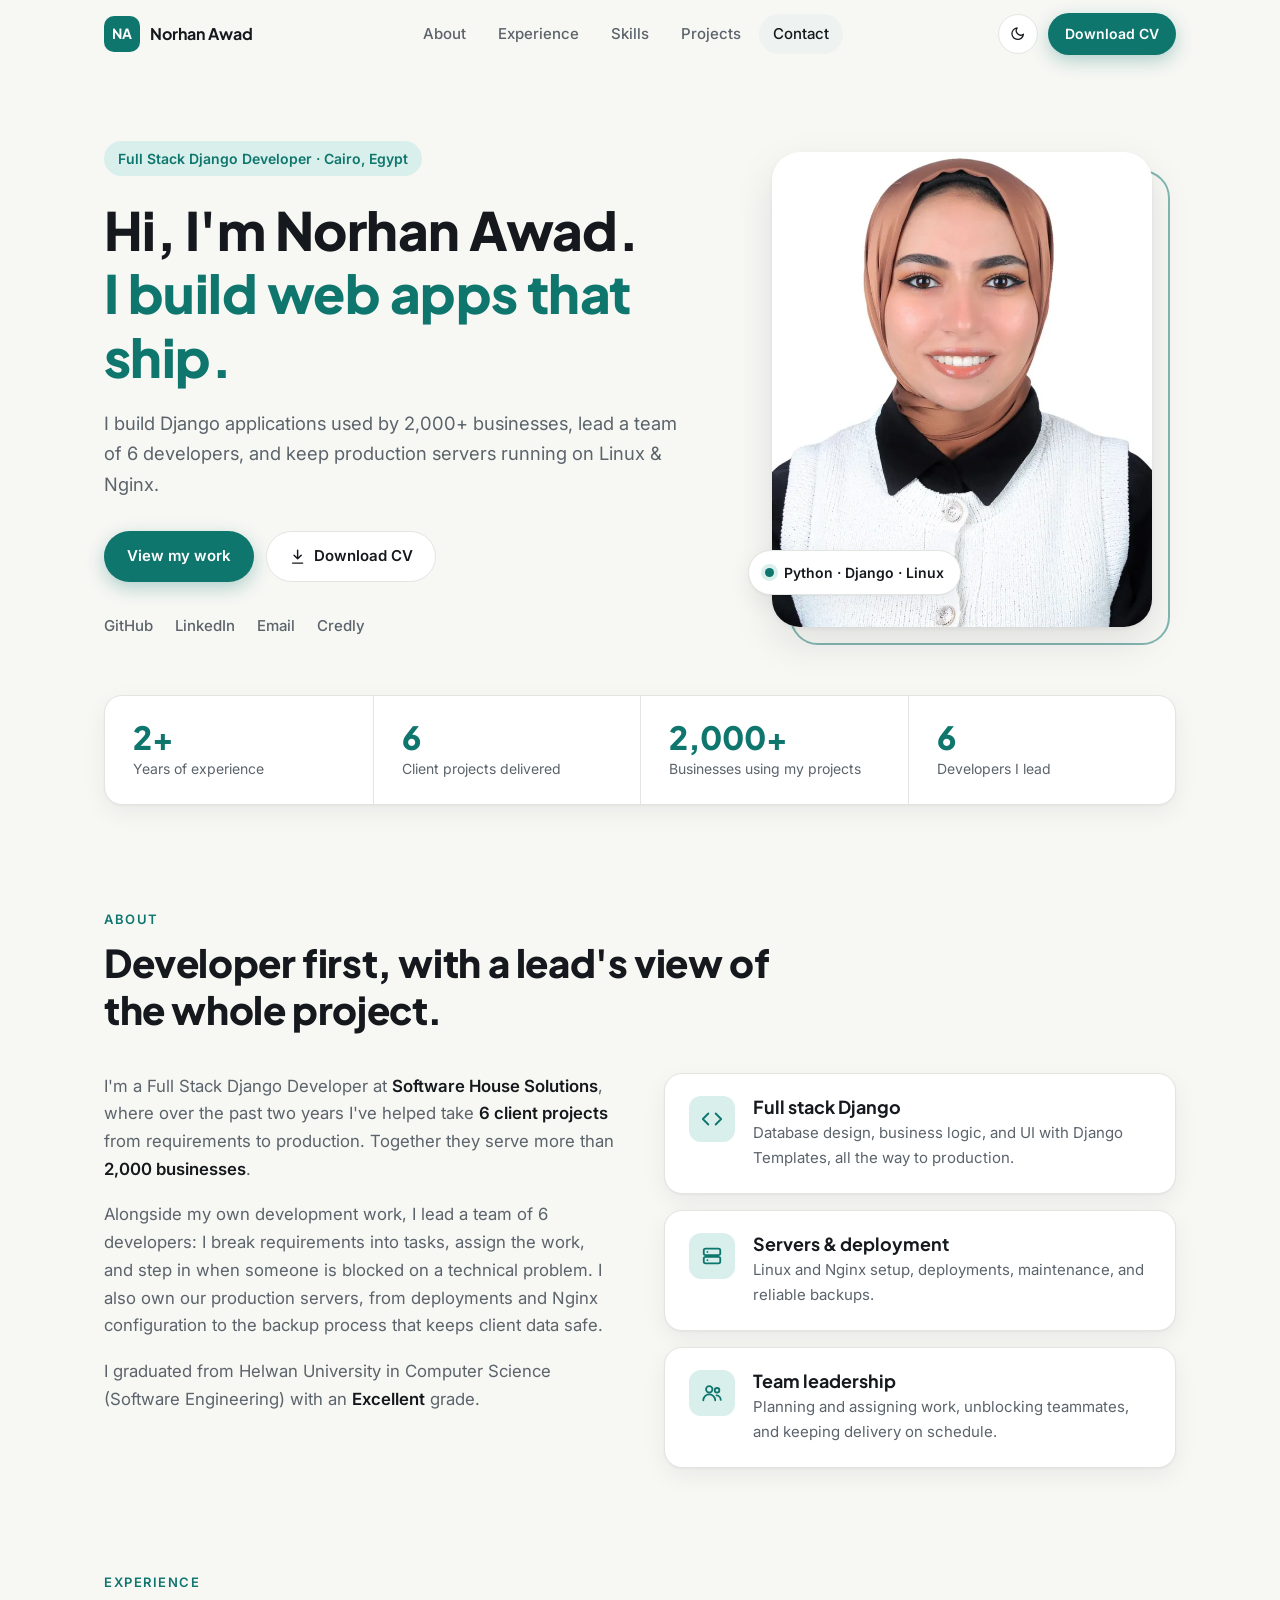
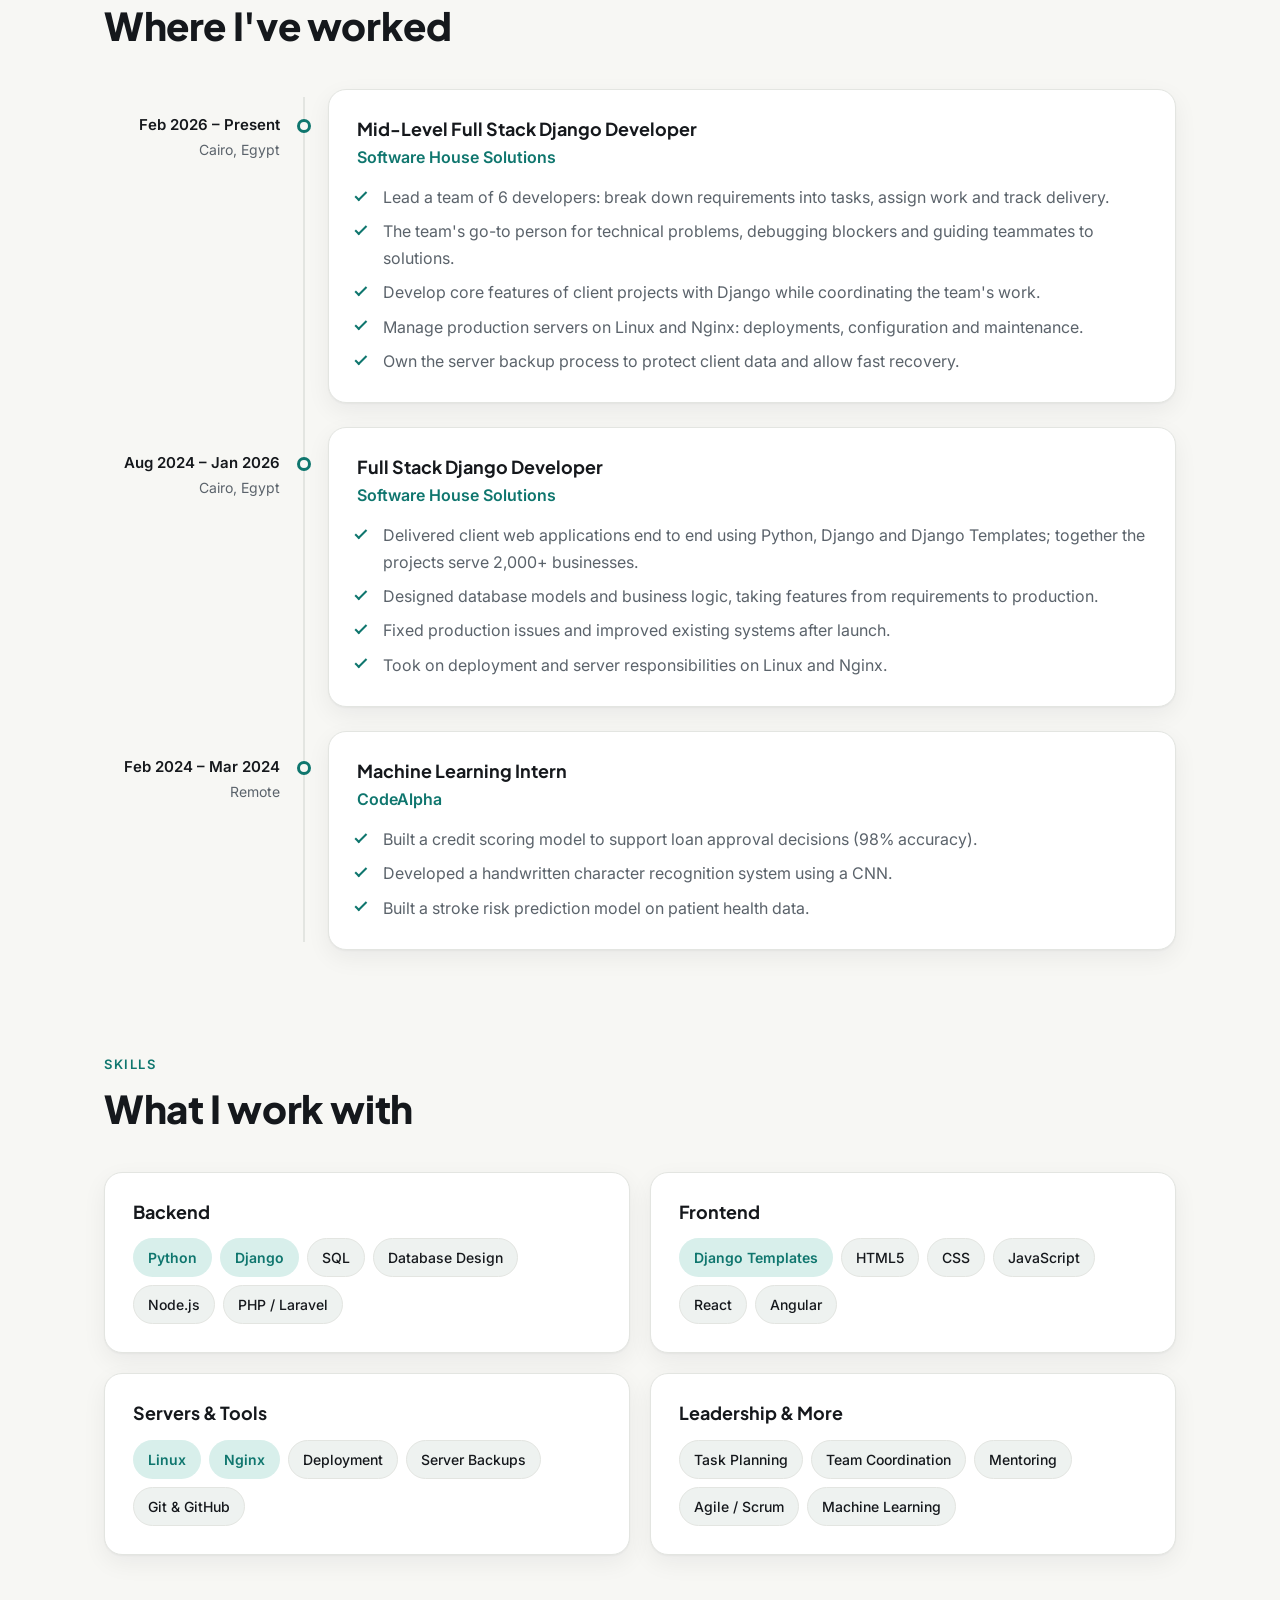
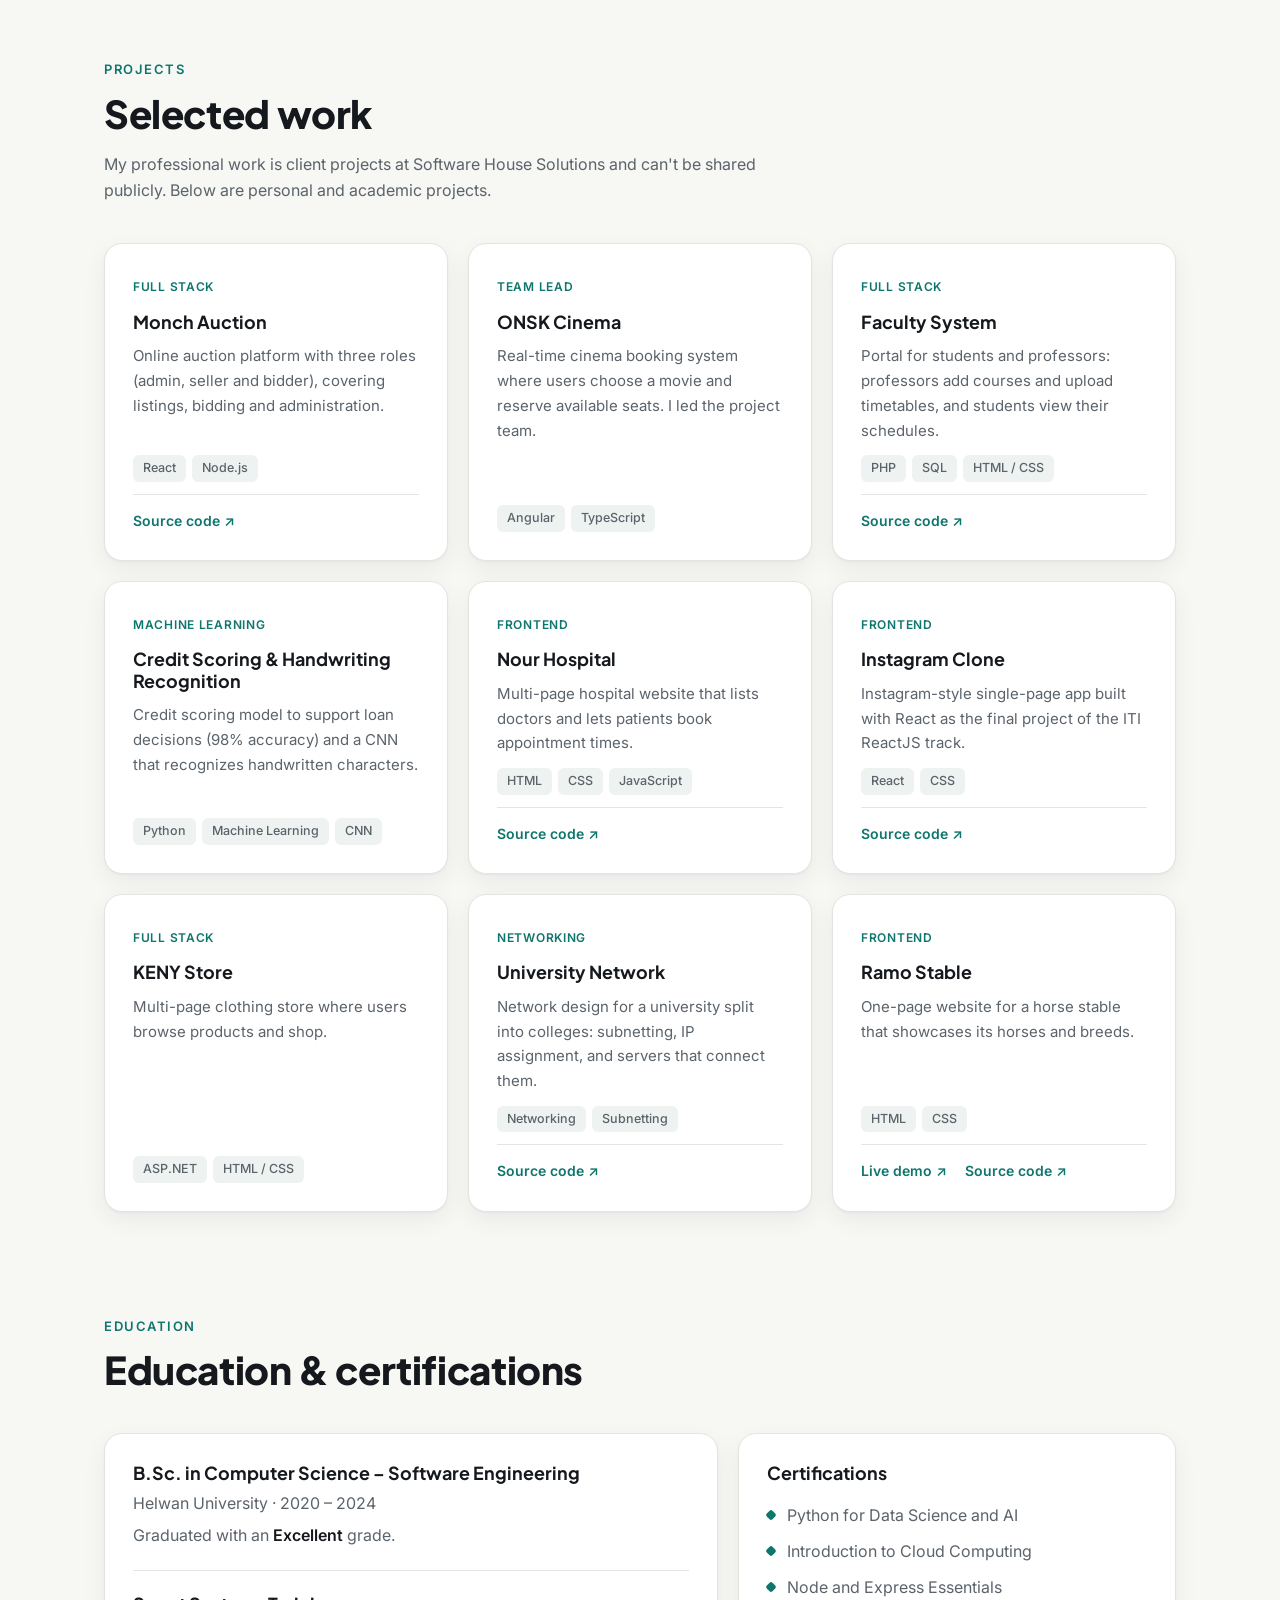
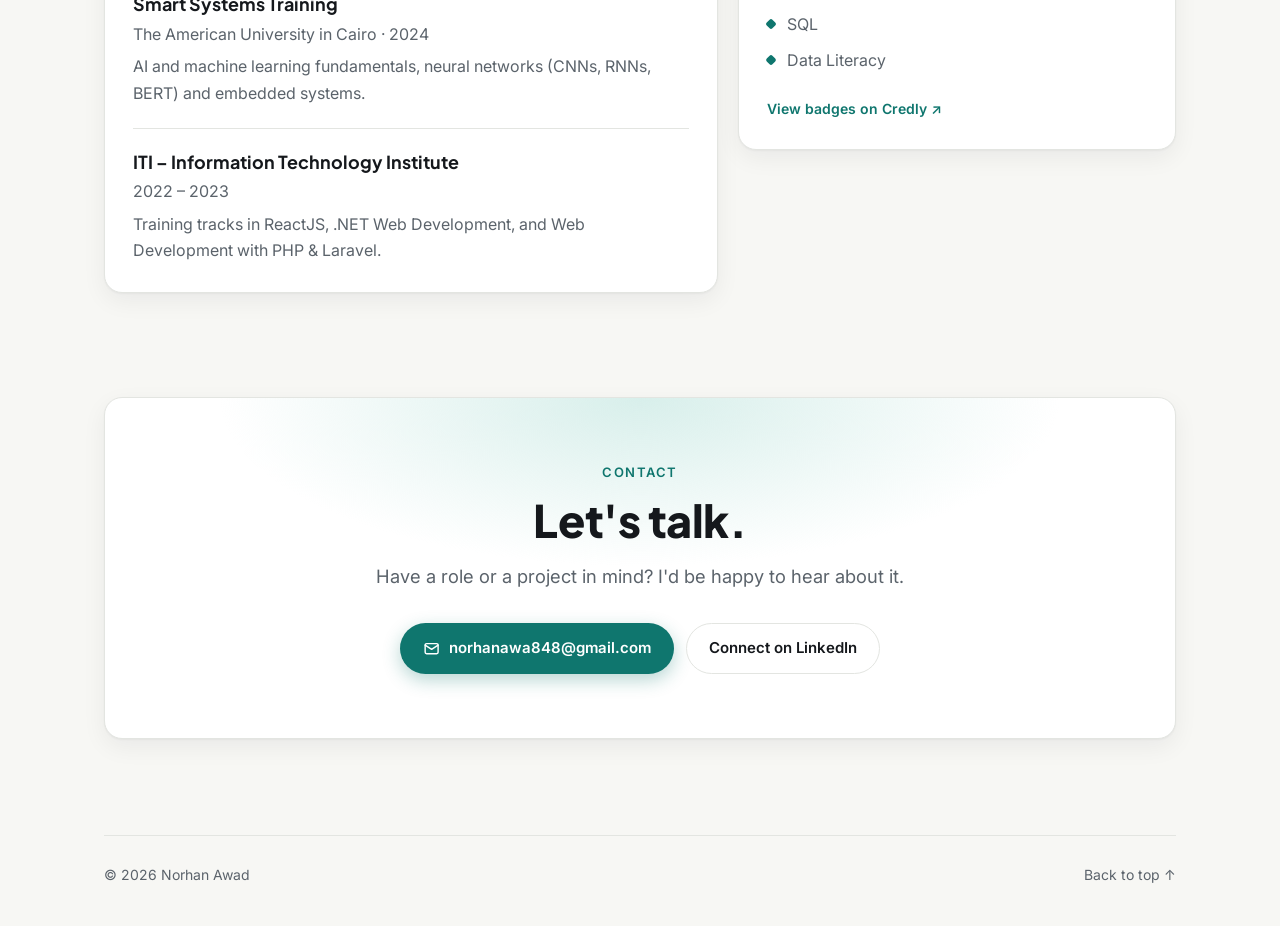
==== commit 91f18df8: "Add 2,000+ businesses served to portfolio and CV" ====
--- a/index.html
+++ b/index.html
@@ -65,7 +65,7 @@
         <p class="eyebrow">Full Stack Django Developer · Cairo, Egypt</p>
         <h1>Hi, I'm Norhan Awad.<br><span class="accent">I build web apps that ship.</span></h1>
         <p class="lead">
-          I build Django applications end to end, lead a team of 6 developers, and keep production
+          I build Django applications used by 2,000+ businesses, lead a team of 6 developers, and keep production
           servers running on Linux &amp; Nginx.
         </p>
         <div class="hero-cta">
@@ -102,8 +102,8 @@
       <dl class="stats reveal">
         <div><dt>Years of experience</dt><dd>2+</dd></div>
         <div><dt>Client projects delivered</dt><dd>6</dd></div>
+        <div><dt>Businesses using my projects</dt><dd>2,000+</dd></div>
         <div><dt>Developers I lead</dt><dd>6</dd></div>
-        <div><dt>B.Sc. grade</dt><dd>Excellent</dd></div>
       </dl>
     </section>
 
@@ -117,7 +117,8 @@
         <div class="about-text reveal">
           <p>
             I'm a Full Stack Django Developer at <strong>Software House Solutions</strong>, where over the past
-            two years I've helped take <strong>6 client projects</strong> from requirements to production.
+            two years I've helped take <strong>6 client projects</strong> from requirements to production. Together they
+            serve more than <strong>2,000 businesses</strong>.
           </p>
           <p>
             Alongside my own development work, I lead a team of 6 developers: I break requirements into
@@ -190,7 +191,7 @@
             <h3>Full Stack Django Developer</h3>
             <p class="tl-company">Software House Solutions</p>
             <ul class="ticks">
-              <li>Delivered client web applications end to end using Python, Django and Django Templates.</li>
+              <li>Delivered client web applications end to end using Python, Django and Django Templates; together the projects serve 2,000+ businesses.</li>
               <li>Designed database models and business logic, taking features from requirements to production.</li>
               <li>Fixed production issues and improved existing systems after launch.</li>
               <li>Took on deployment and server responsibilities on Linux and Nginx.</li>
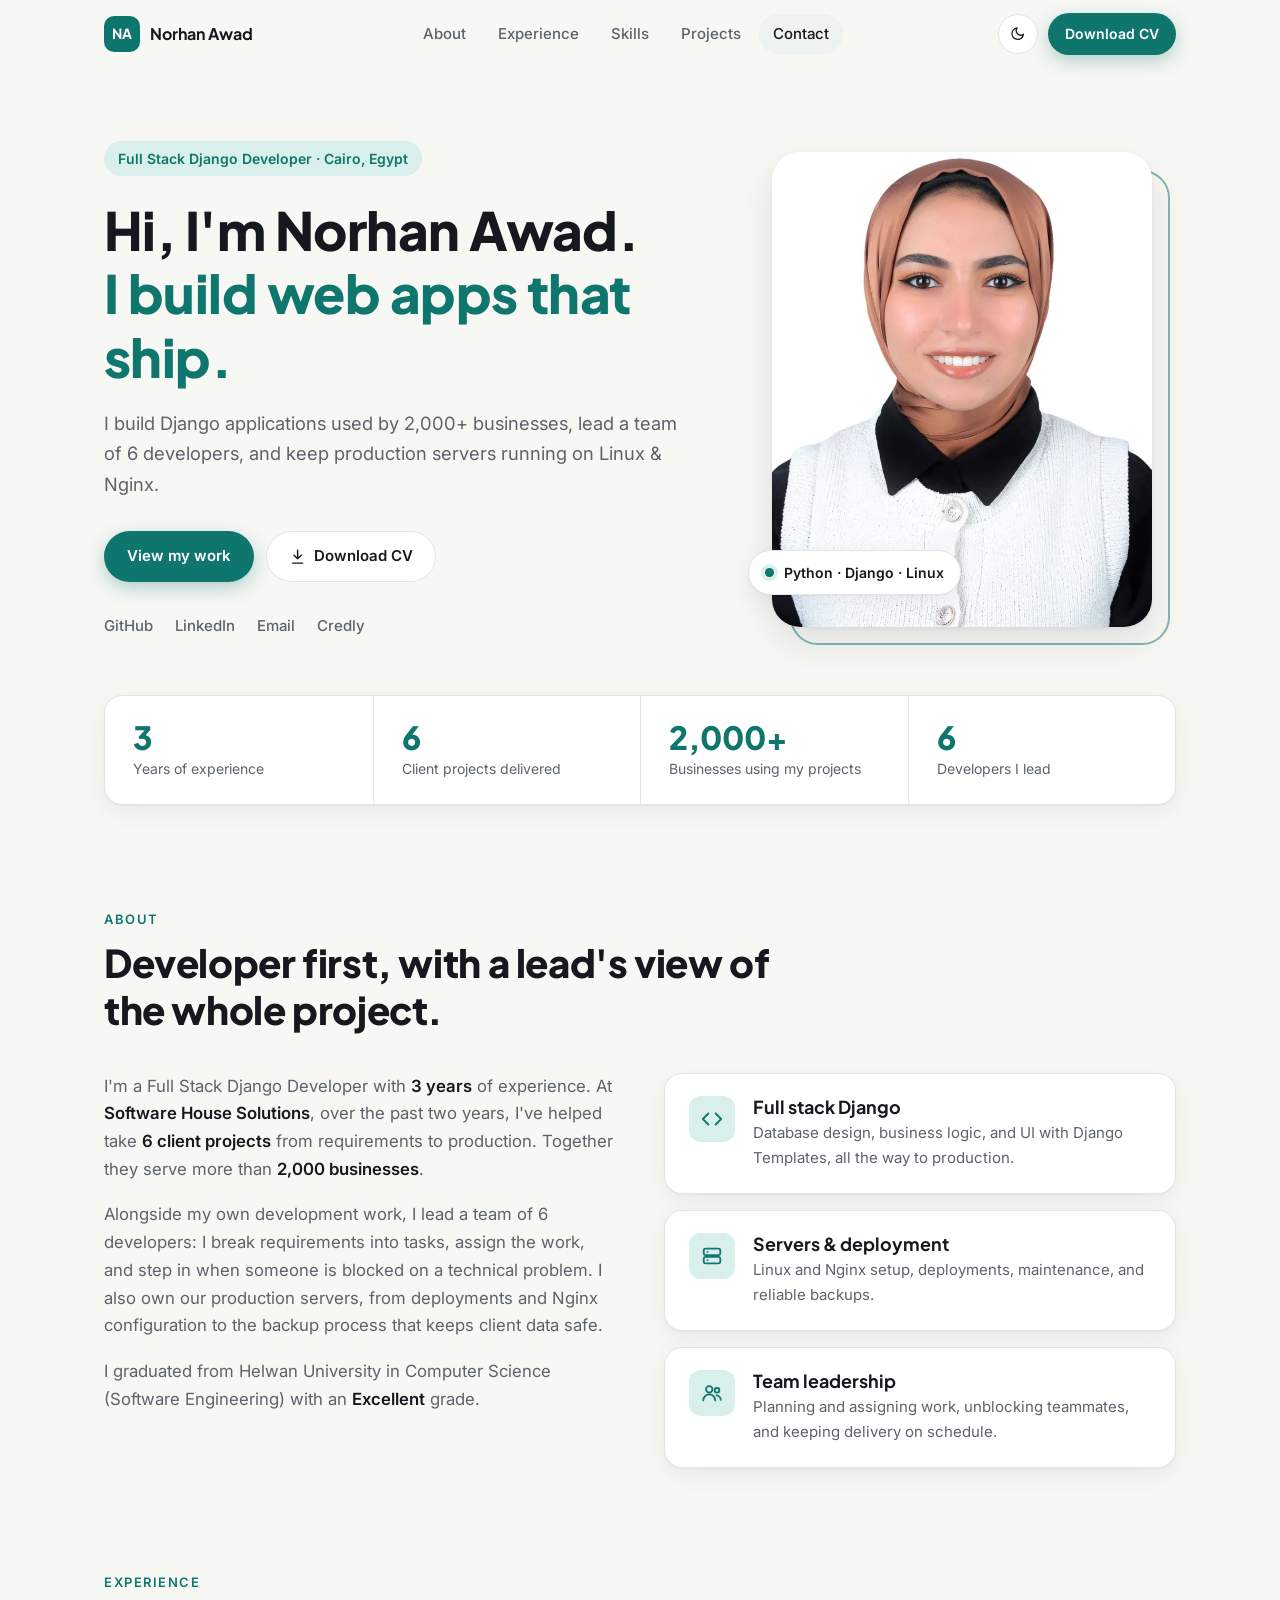
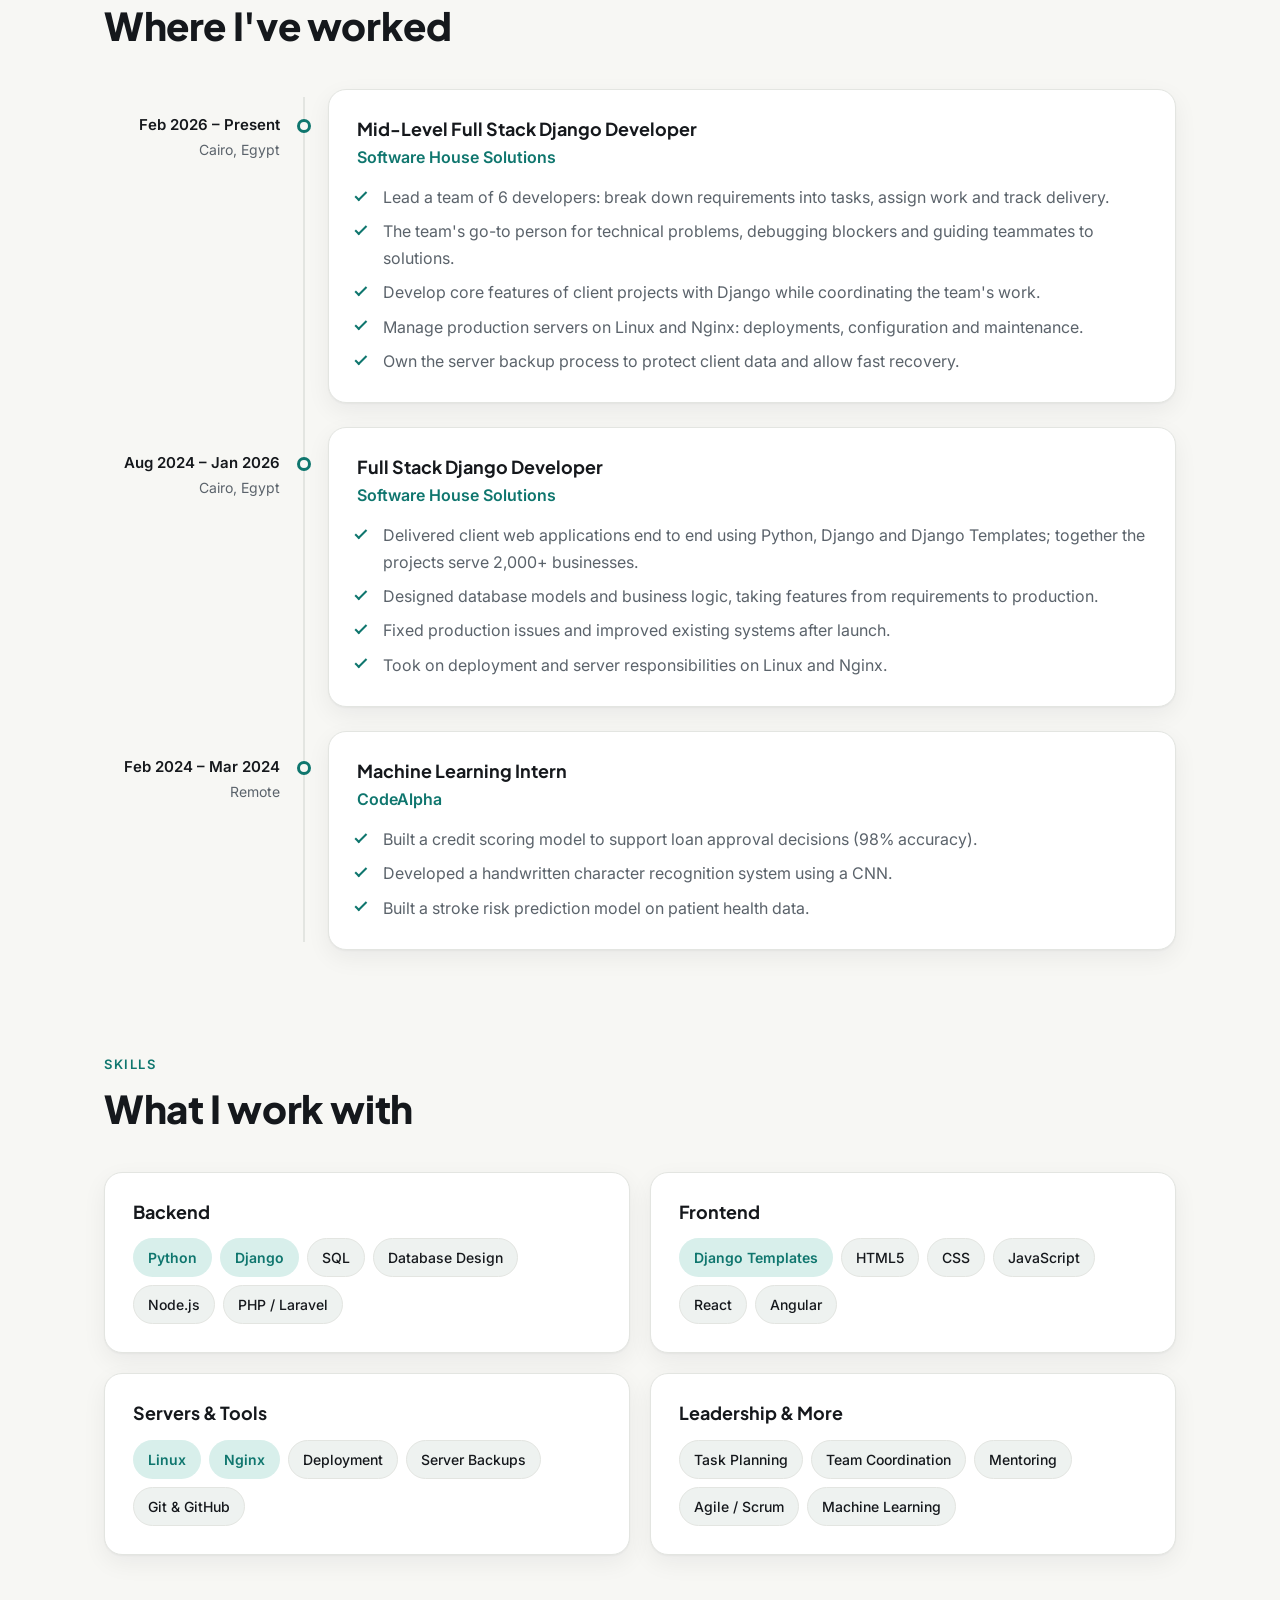
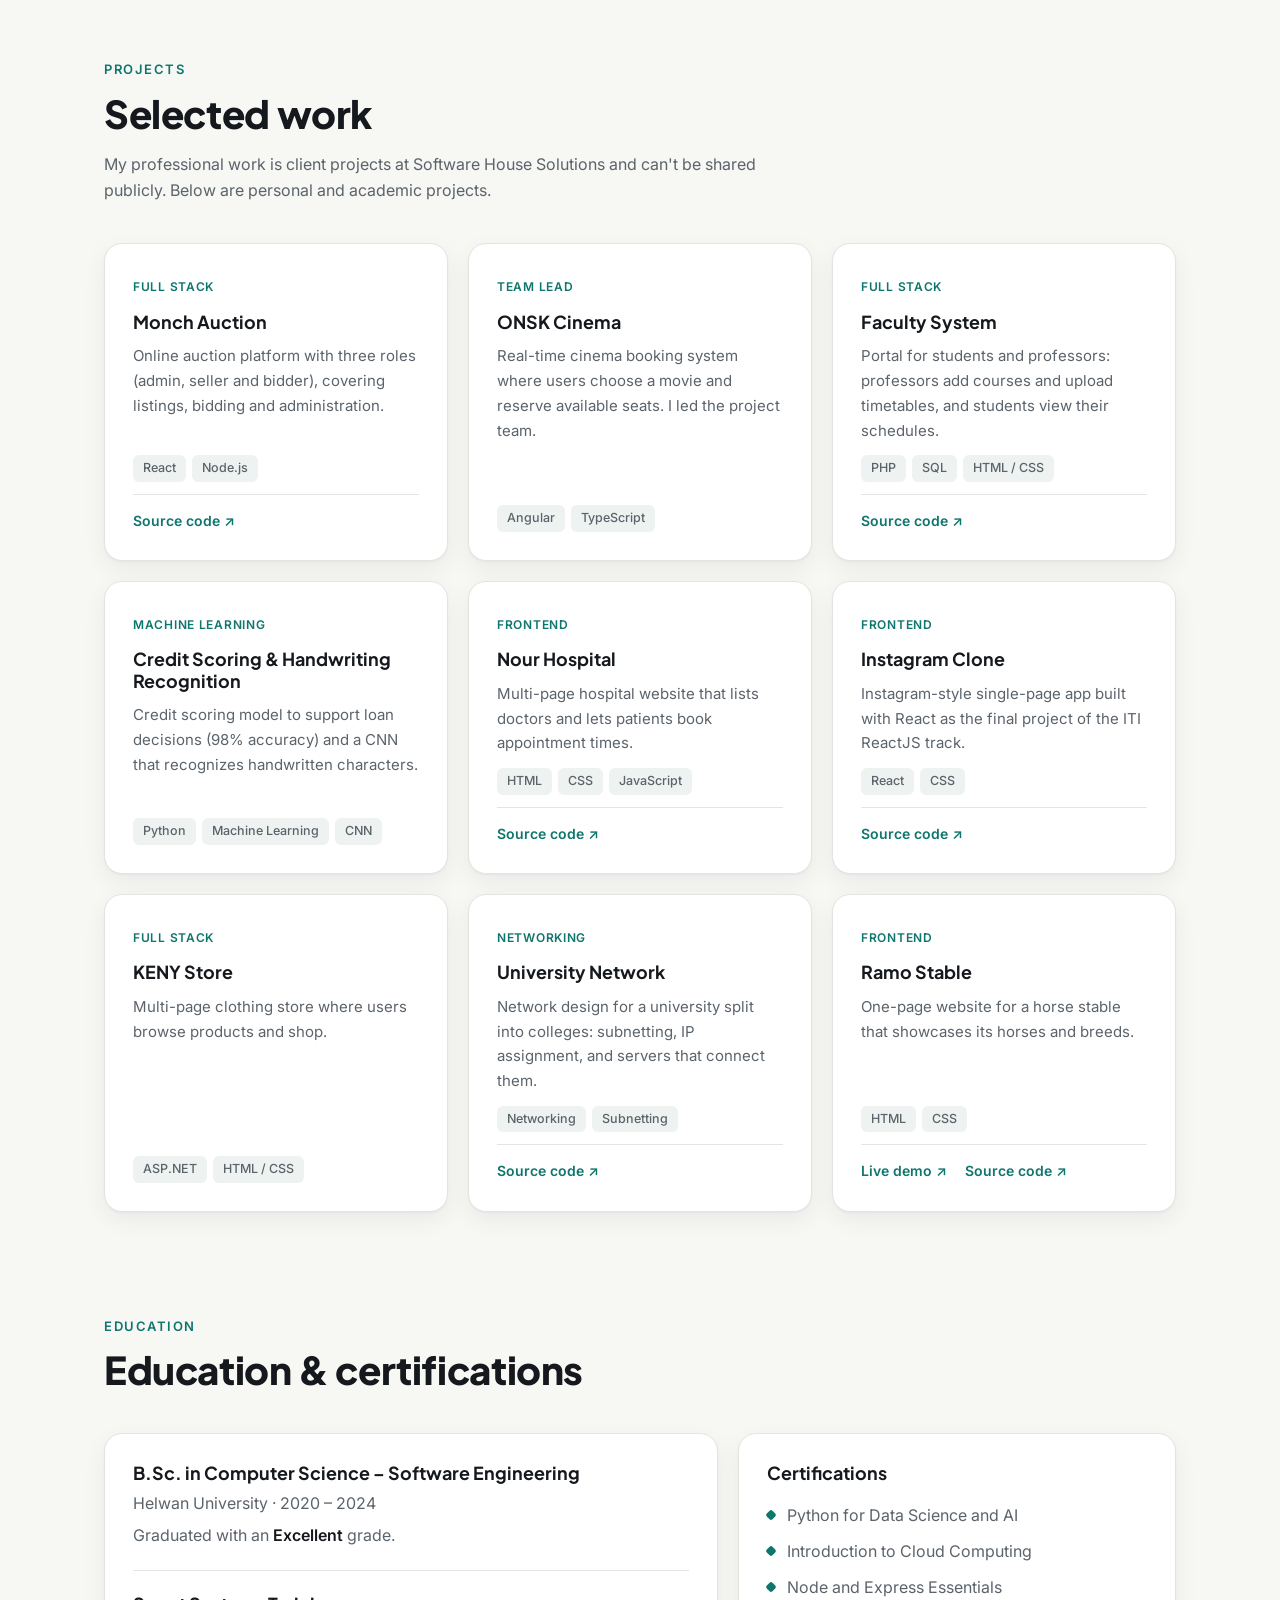
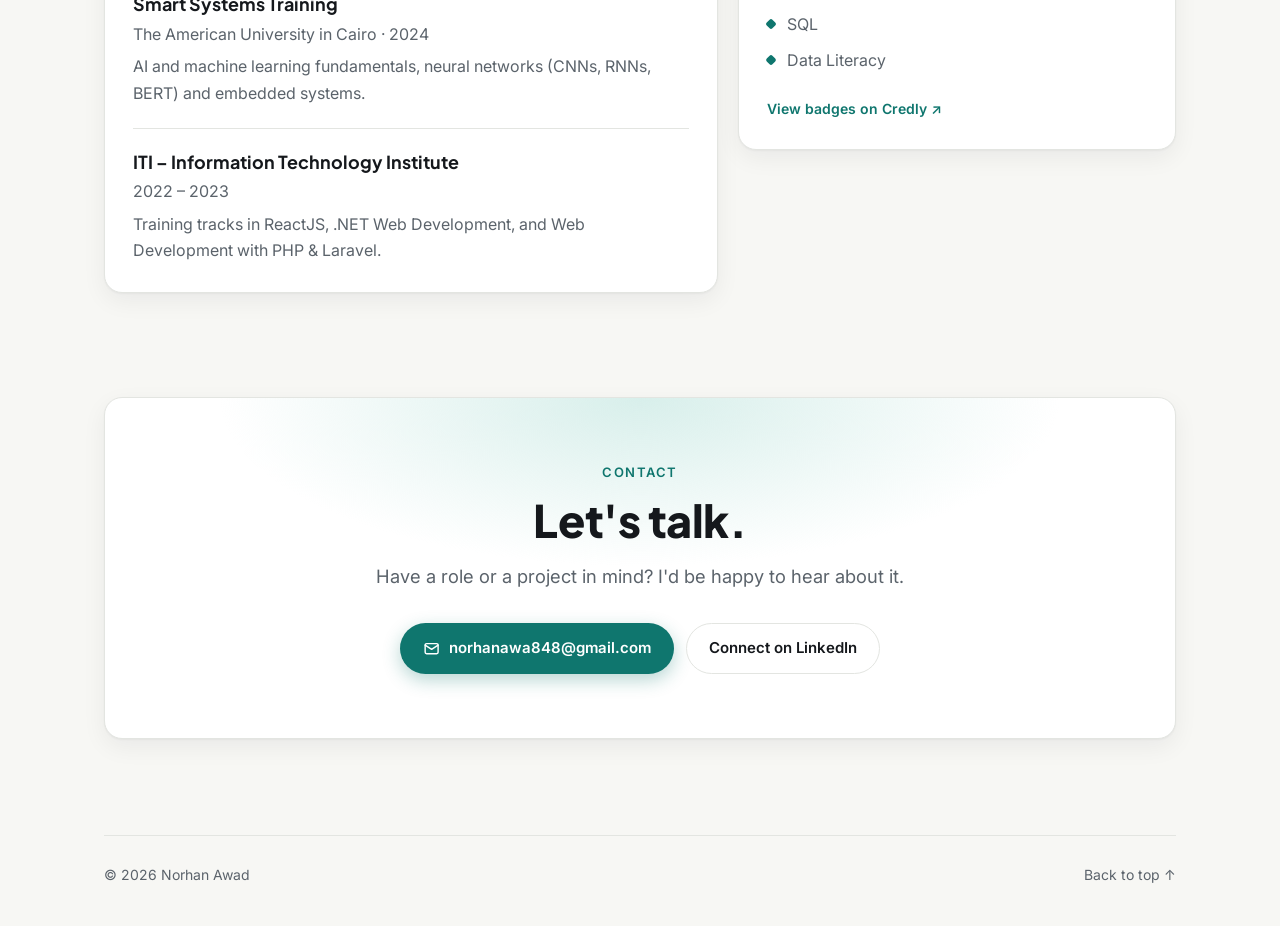
==== commit 0c968219: "Update experience to 3 years" ====
--- a/index.html
+++ b/index.html
@@ -100,7 +100,7 @@
     <!-- Stats -->
     <section class="container" aria-label="Highlights">
       <dl class="stats reveal">
-        <div><dt>Years of experience</dt><dd>2+</dd></div>
+        <div><dt>Years of experience</dt><dd>3</dd></div>
         <div><dt>Client projects delivered</dt><dd>6</dd></div>
         <div><dt>Businesses using my projects</dt><dd>2,000+</dd></div>
         <div><dt>Developers I lead</dt><dd>6</dd></div>
@@ -116,8 +116,8 @@
       <div class="about-grid">
         <div class="about-text reveal">
           <p>
-            I'm a Full Stack Django Developer at <strong>Software House Solutions</strong>, where over the past
-            two years I've helped take <strong>6 client projects</strong> from requirements to production. Together they
+            I'm a Full Stack Django Developer with <strong>3 years</strong> of experience. At <strong>Software House Solutions</strong>,
+            over the past two years, I've helped take <strong>6 client projects</strong> from requirements to production. Together they
             serve more than <strong>2,000 businesses</strong>.
           </p>
           <p>
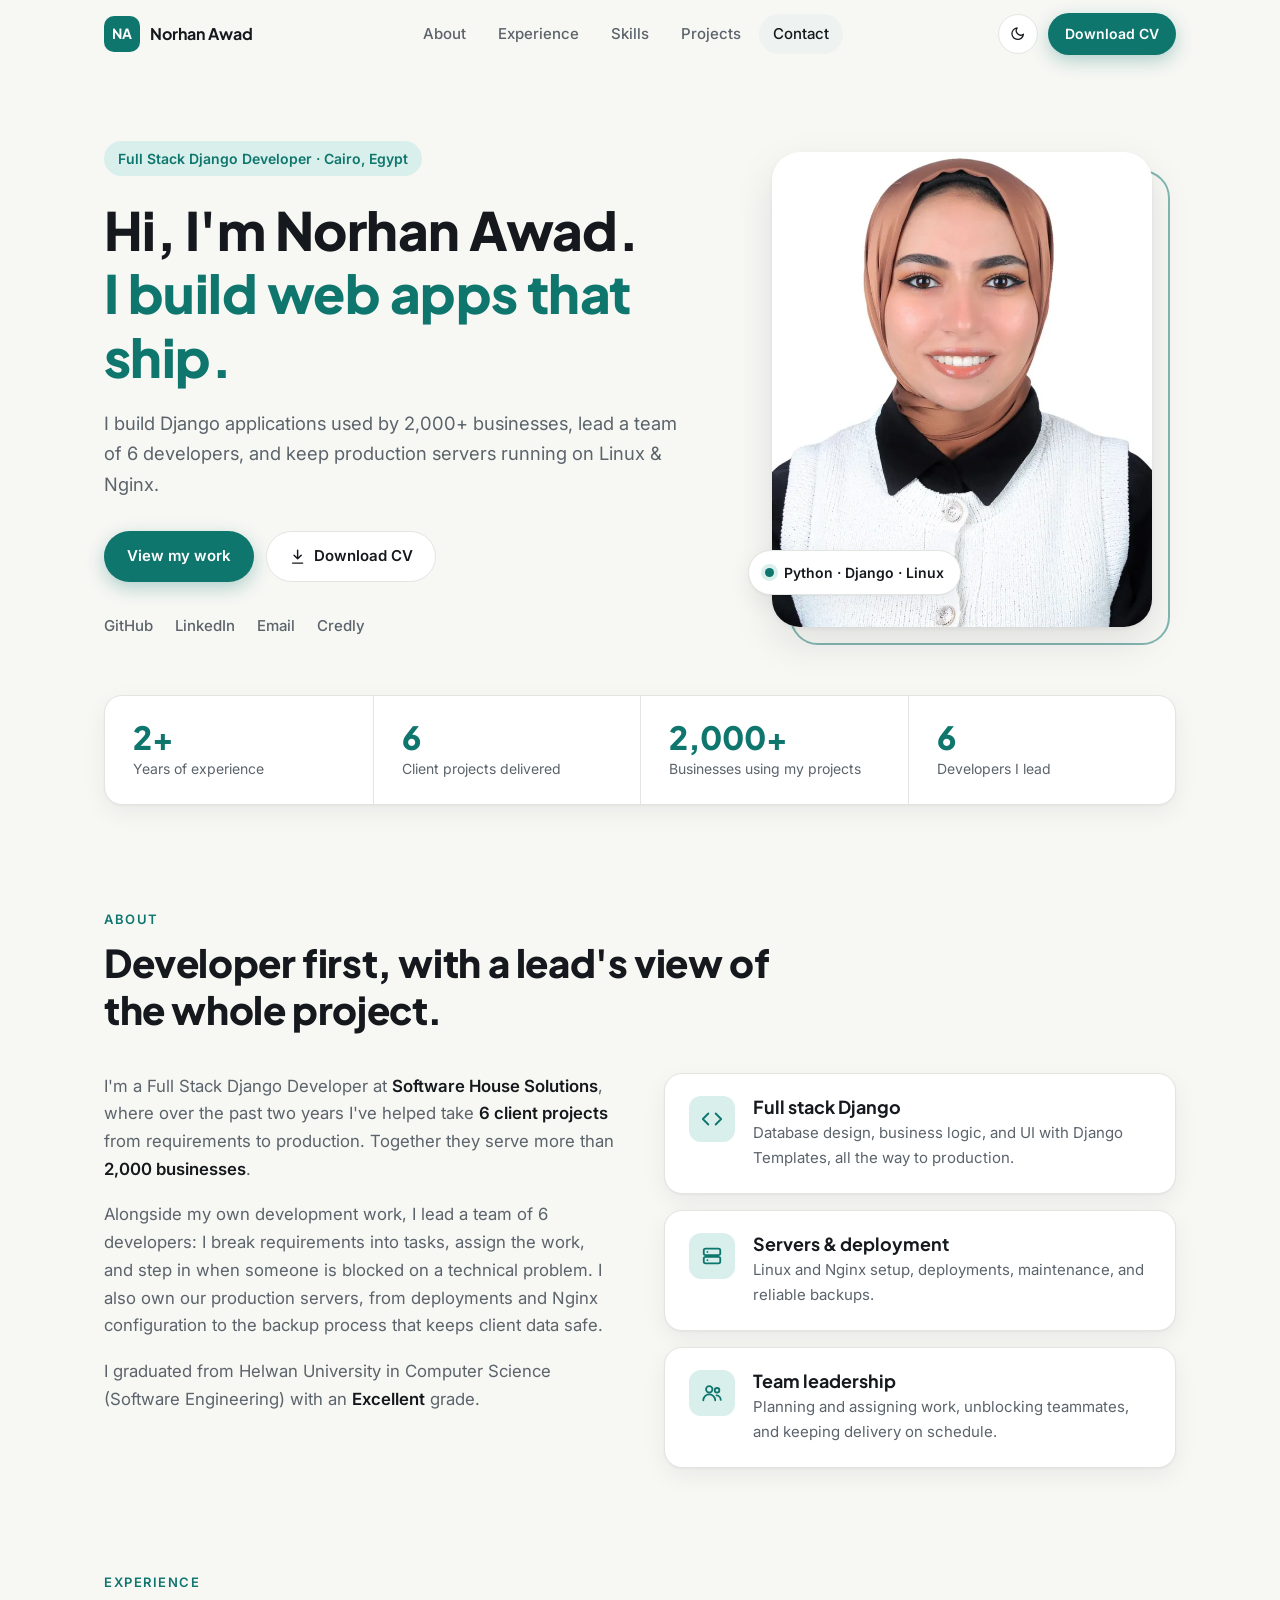
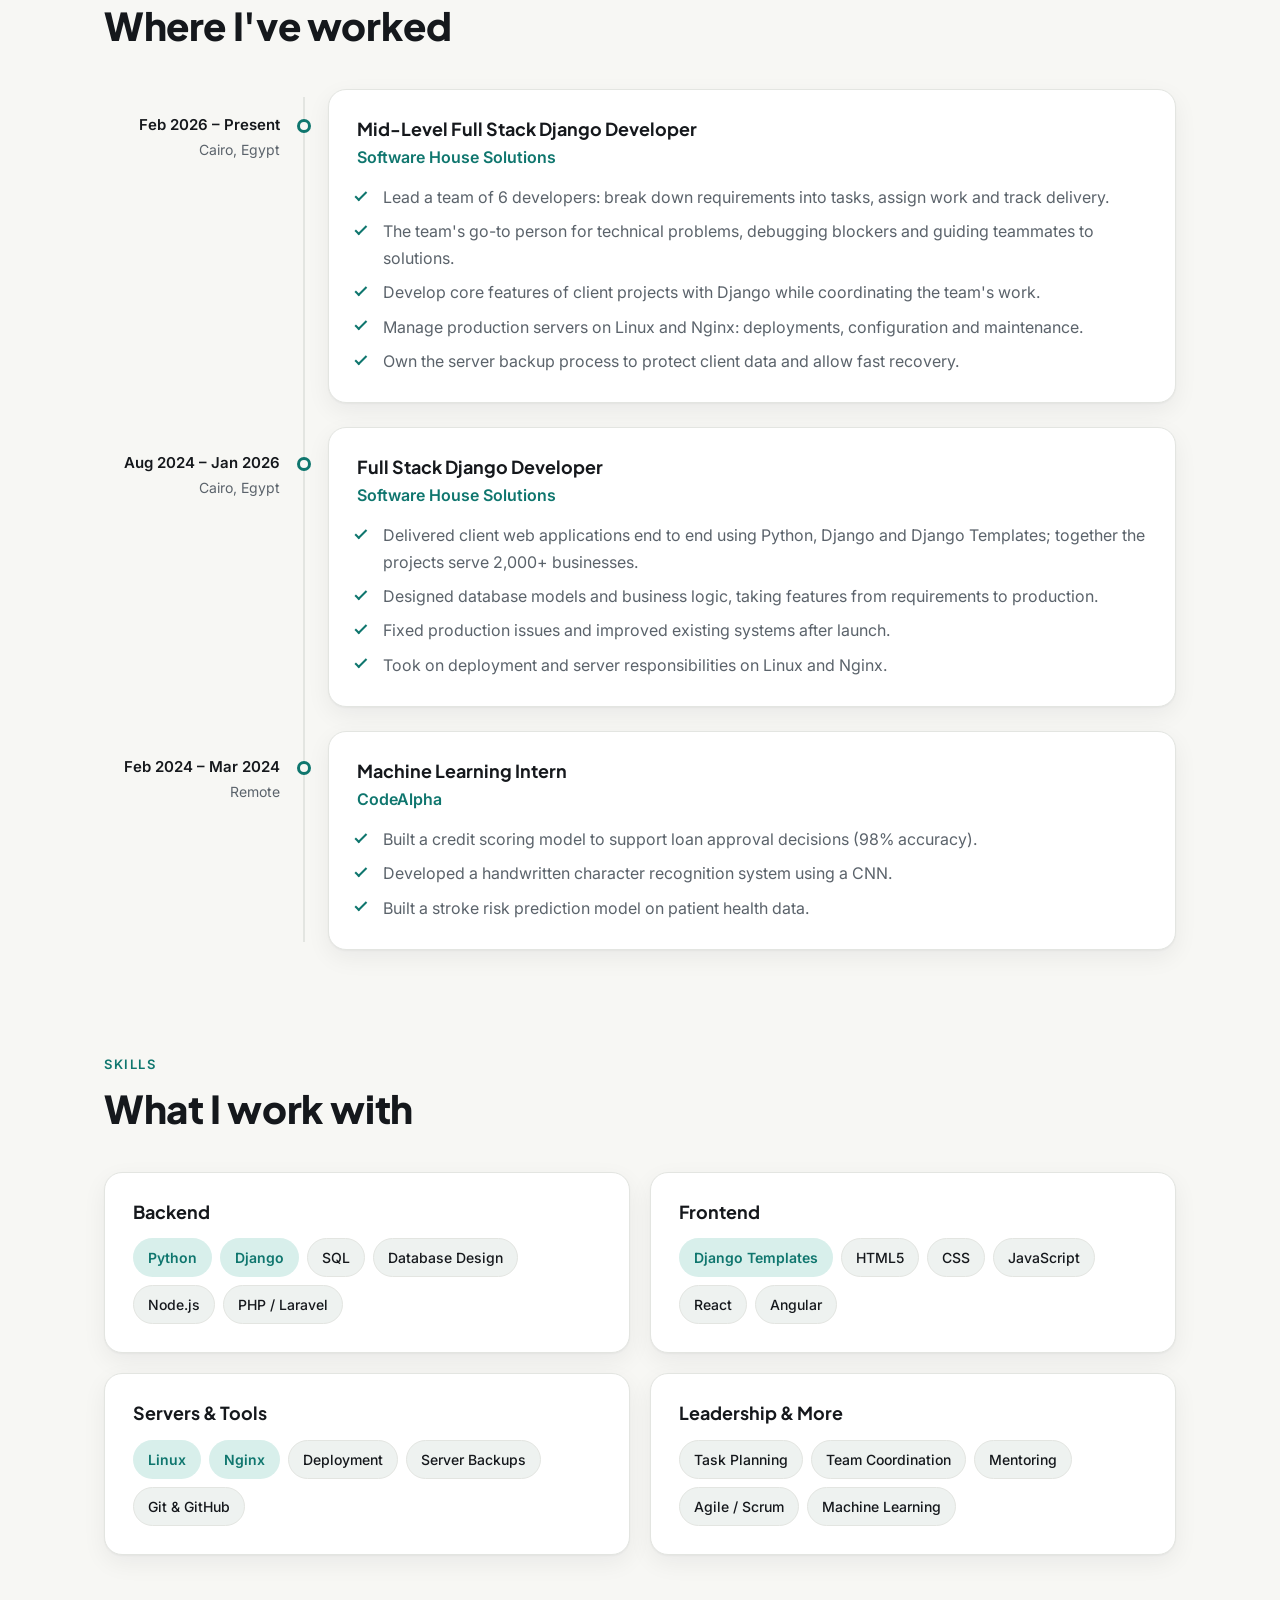
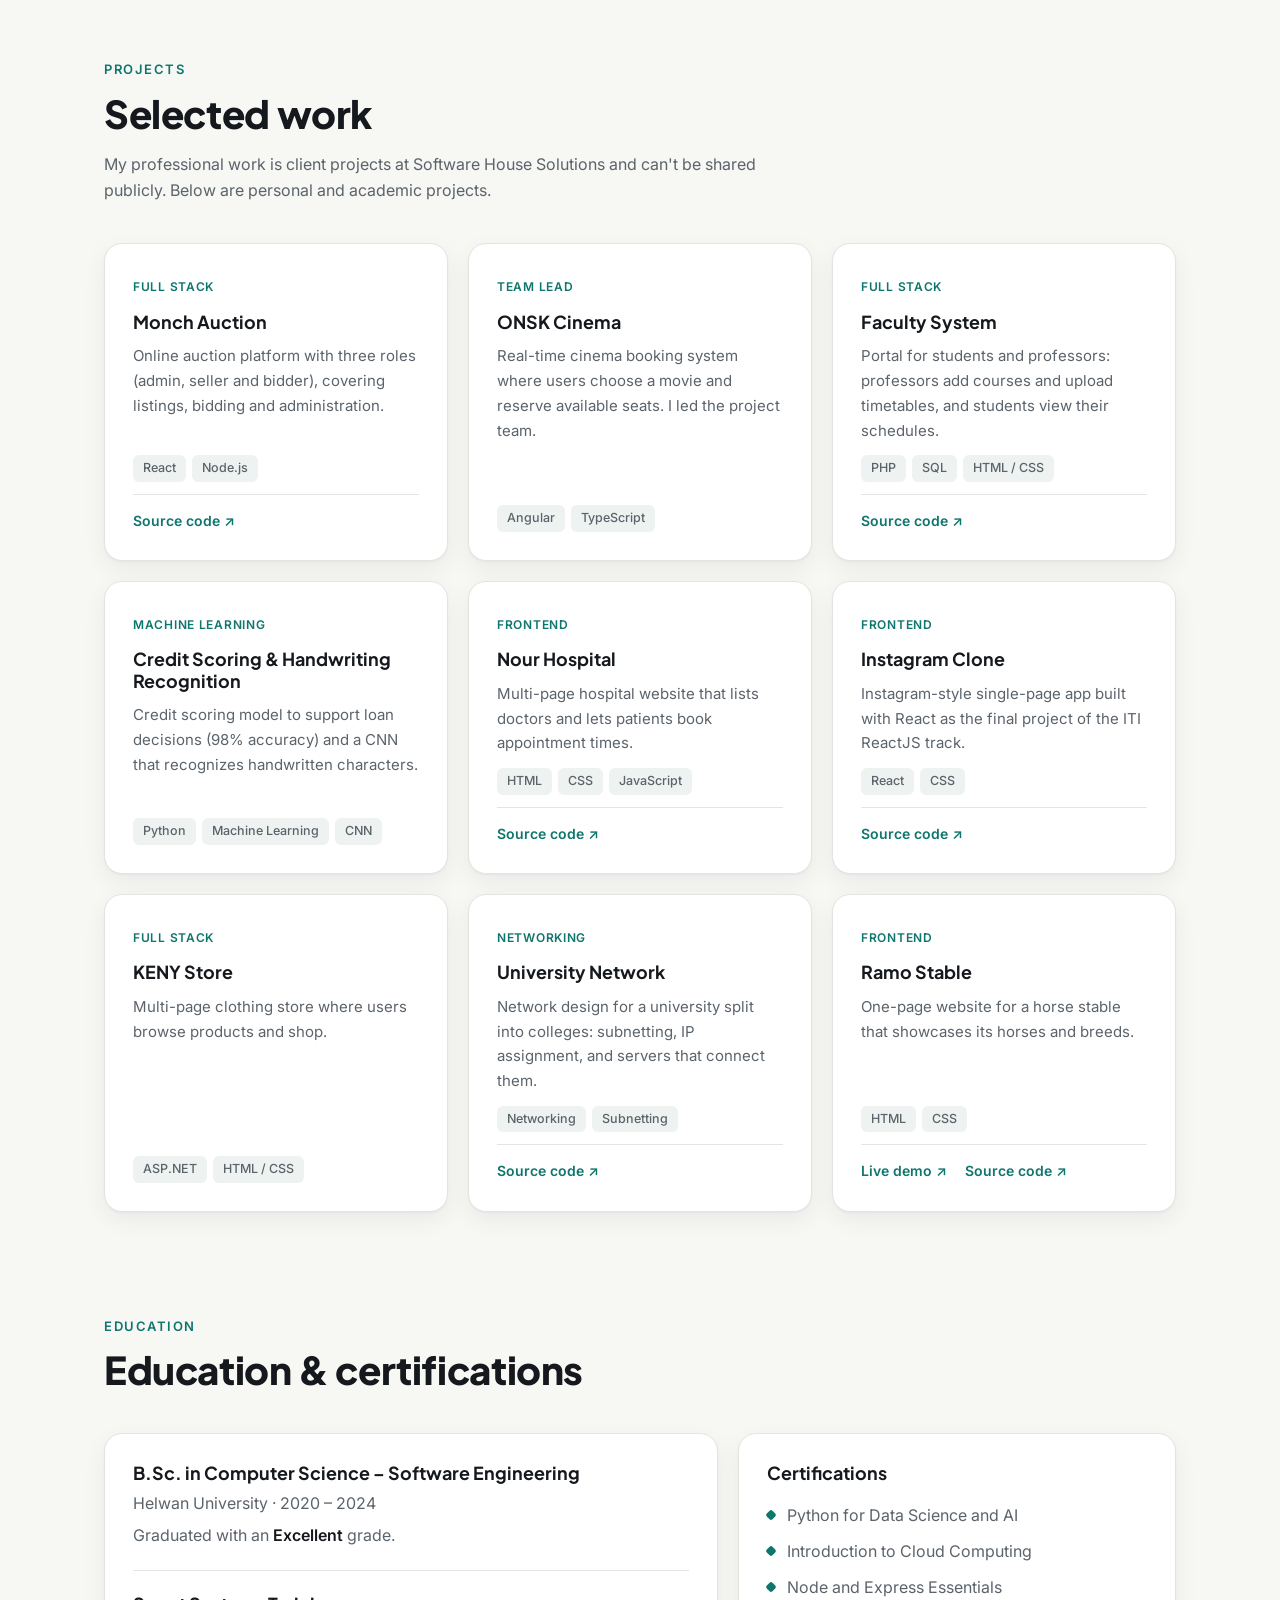
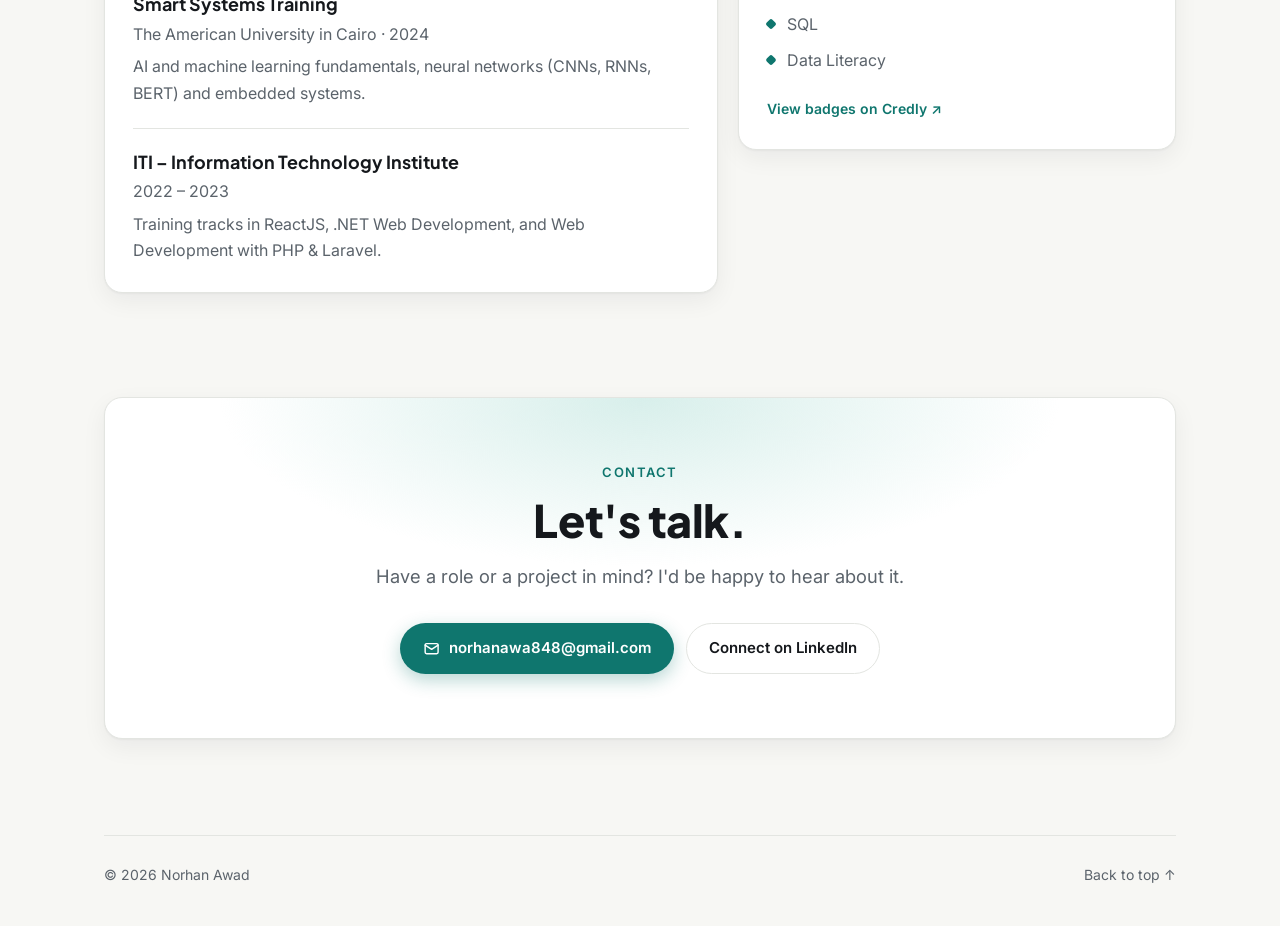
==== commit 047cf2e4: "Set experience back to 2+ years" ====
--- a/index.html
+++ b/index.html
@@ -100,7 +100,7 @@
     <!-- Stats -->
     <section class="container" aria-label="Highlights">
       <dl class="stats reveal">
-        <div><dt>Years of experience</dt><dd>3</dd></div>
+        <div><dt>Years of experience</dt><dd>2+</dd></div>
         <div><dt>Client projects delivered</dt><dd>6</dd></div>
         <div><dt>Businesses using my projects</dt><dd>2,000+</dd></div>
         <div><dt>Developers I lead</dt><dd>6</dd></div>
@@ -116,8 +116,8 @@
       <div class="about-grid">
         <div class="about-text reveal">
           <p>
-            I'm a Full Stack Django Developer with <strong>3 years</strong> of experience. At <strong>Software House Solutions</strong>,
-            over the past two years, I've helped take <strong>6 client projects</strong> from requirements to production. Together they
+            I'm a Full Stack Django Developer at <strong>Software House Solutions</strong>, where over the past
+            two years I've helped take <strong>6 client projects</strong> from requirements to production. Together they
             serve more than <strong>2,000 businesses</strong>.
           </p>
           <p>
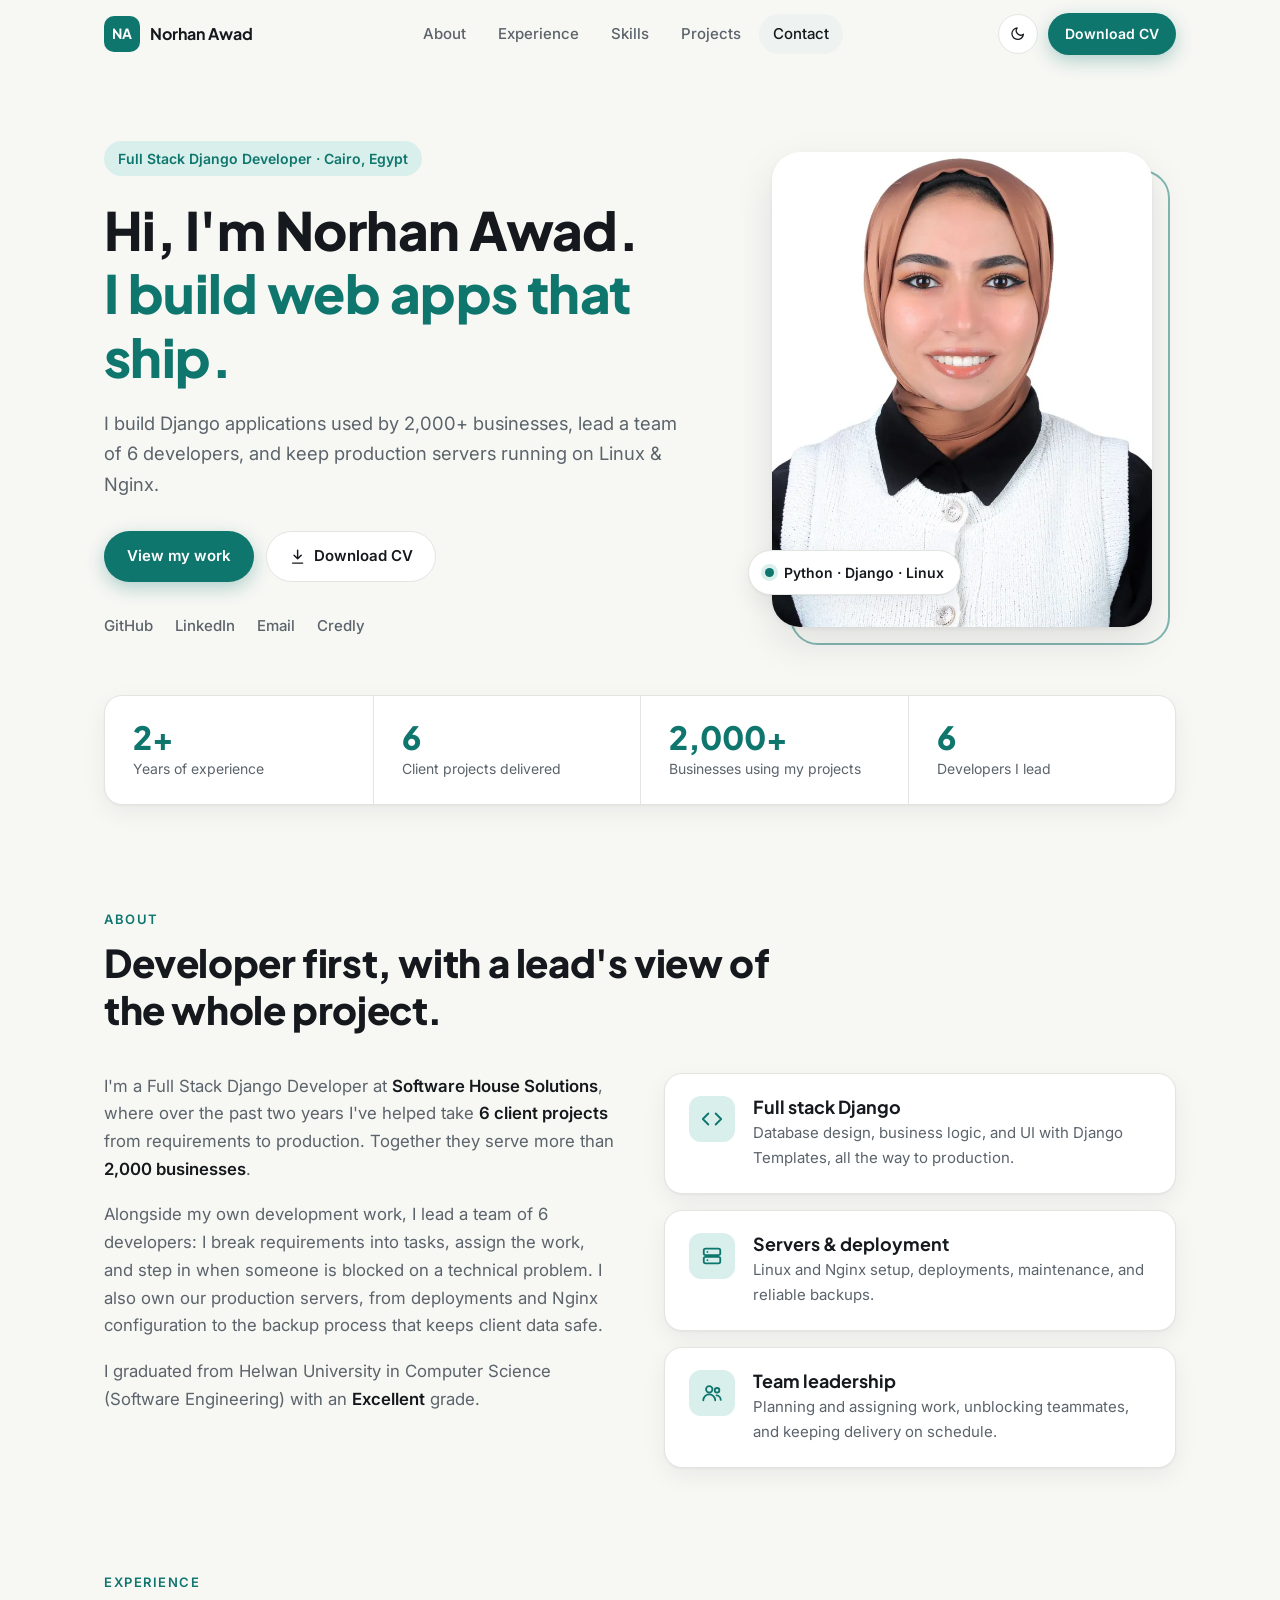
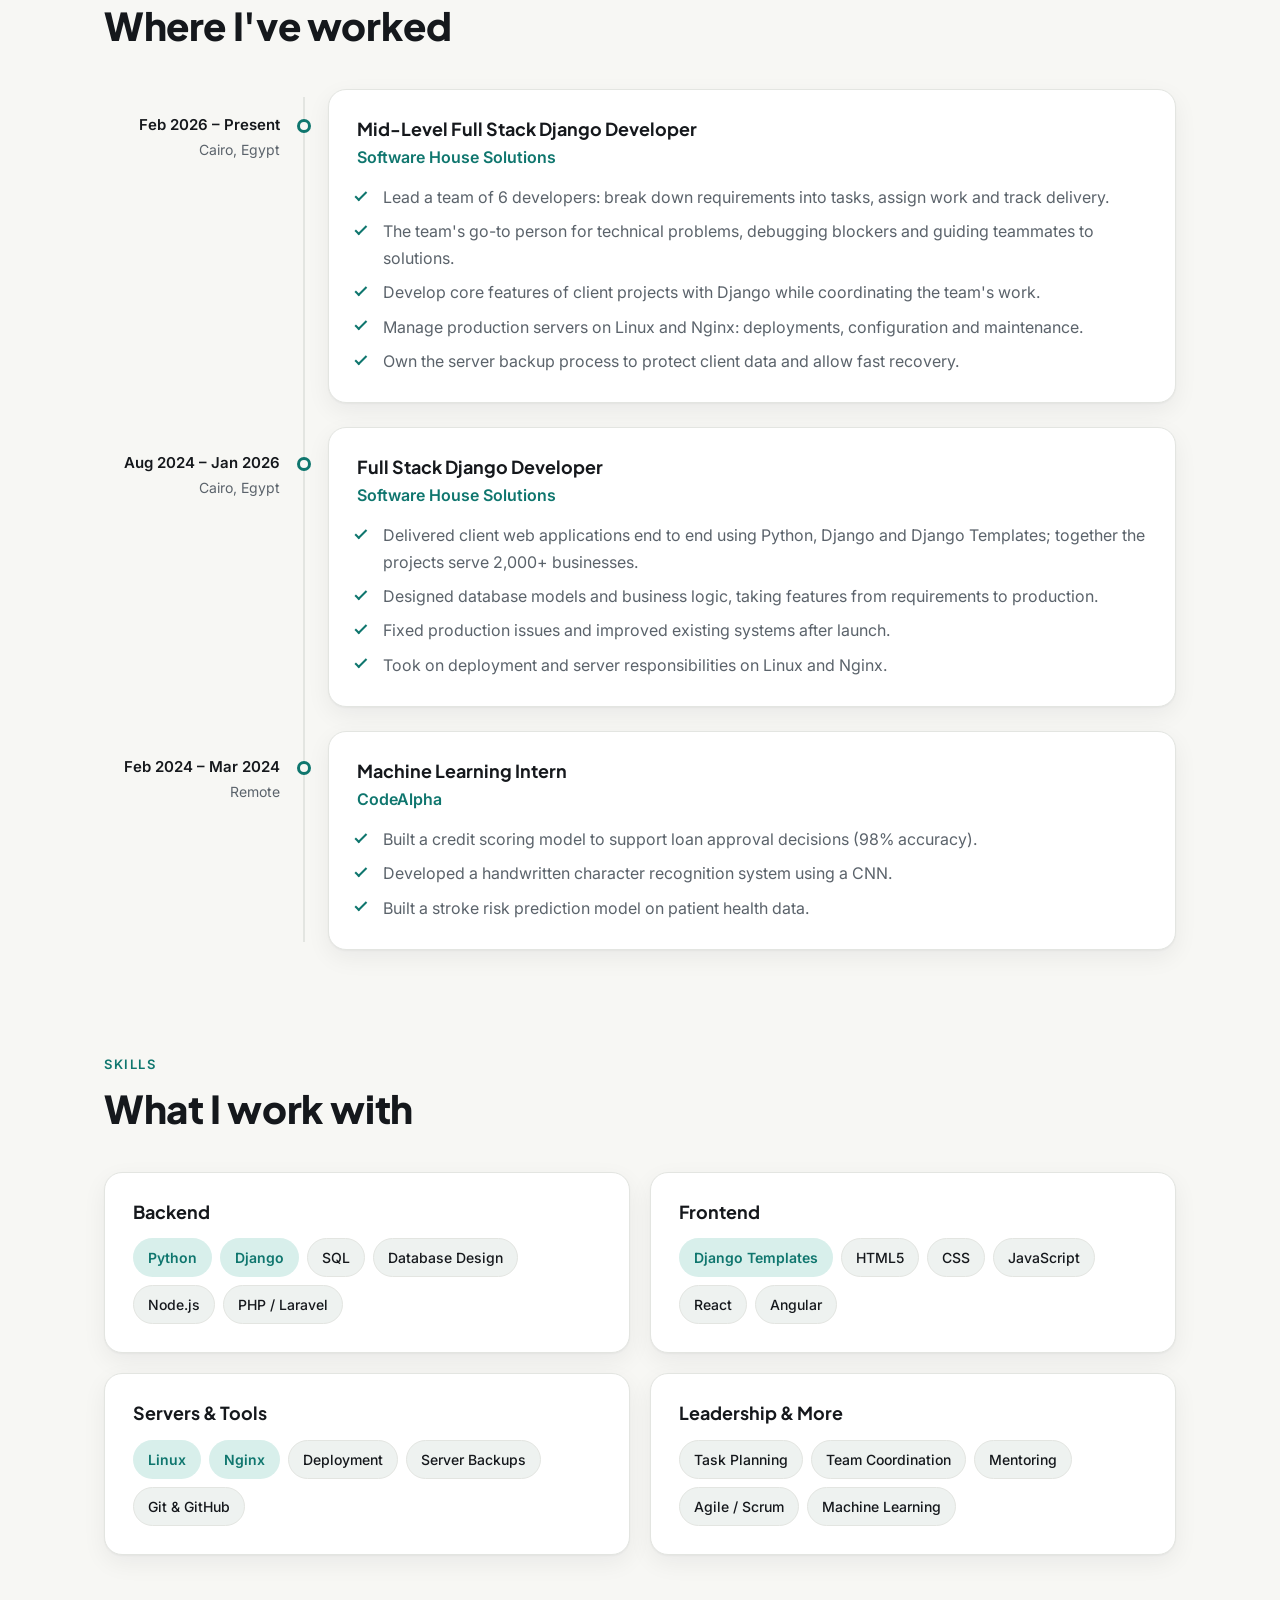
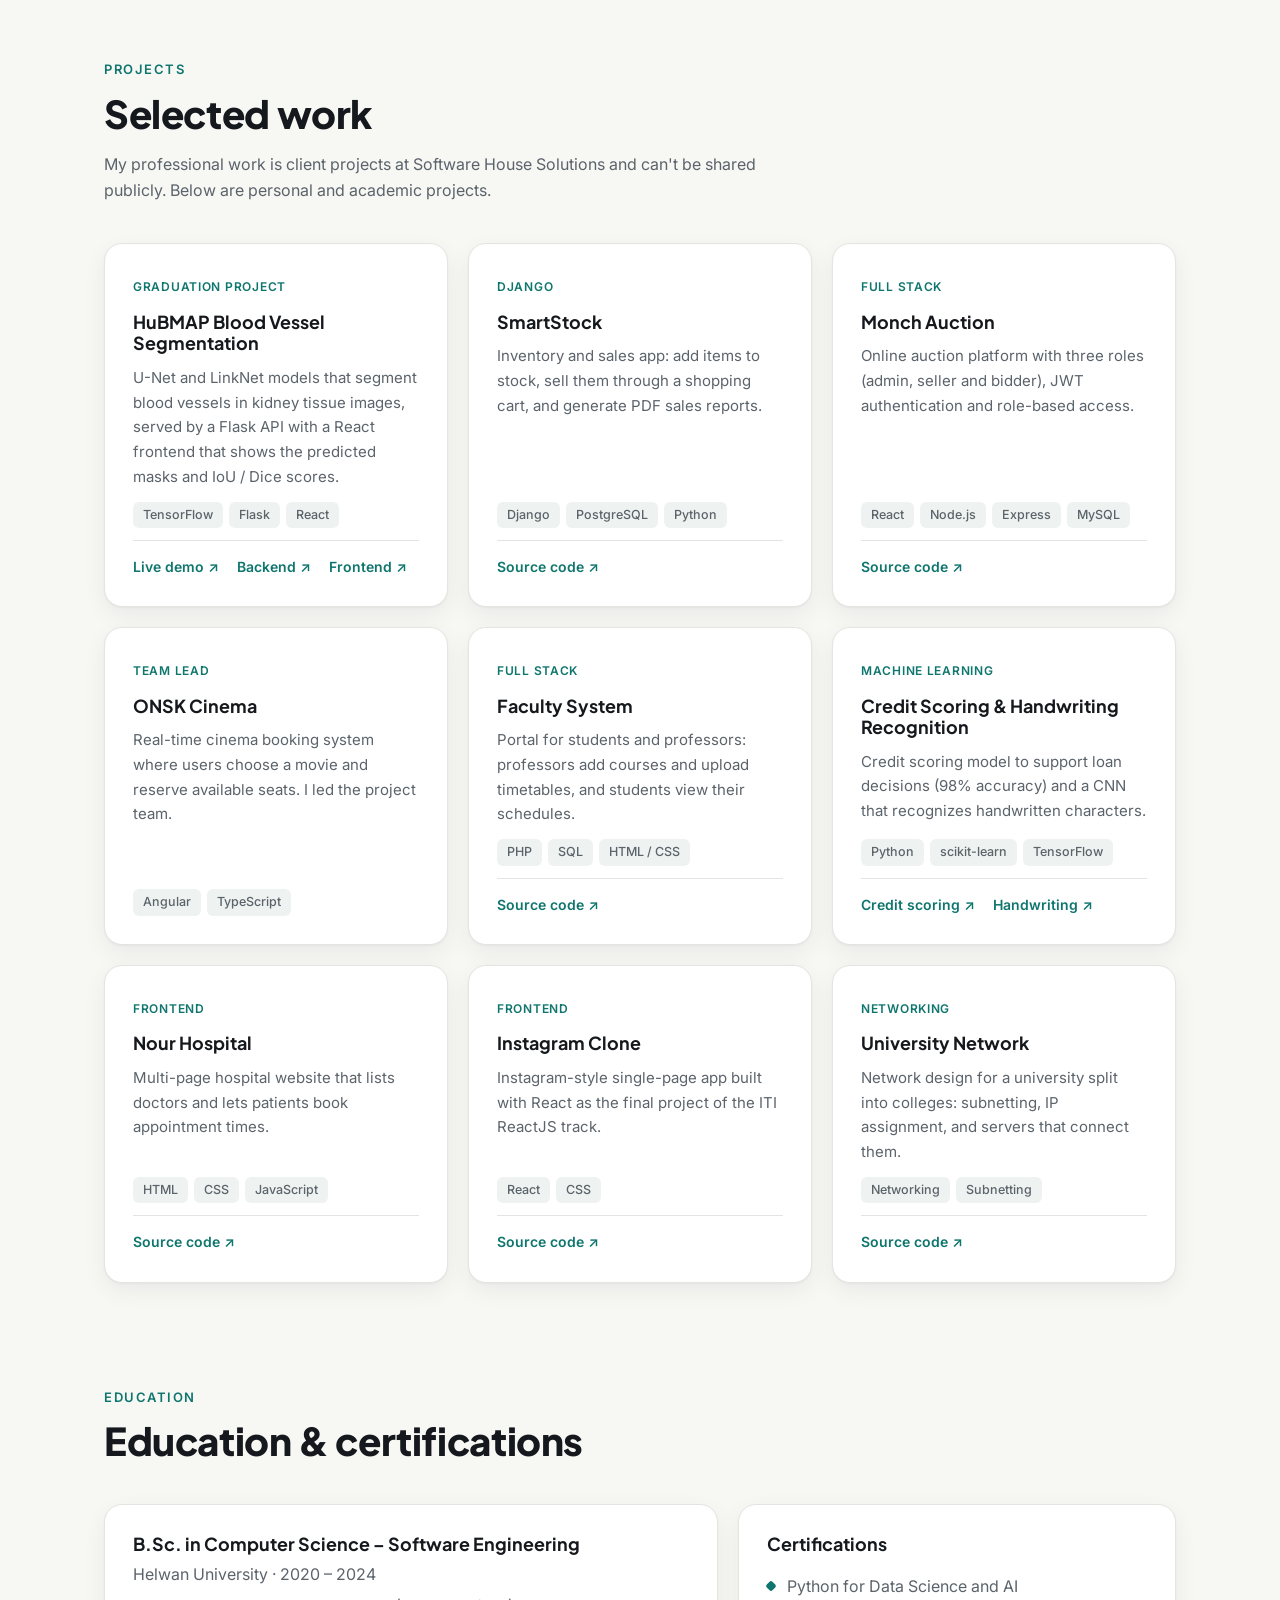
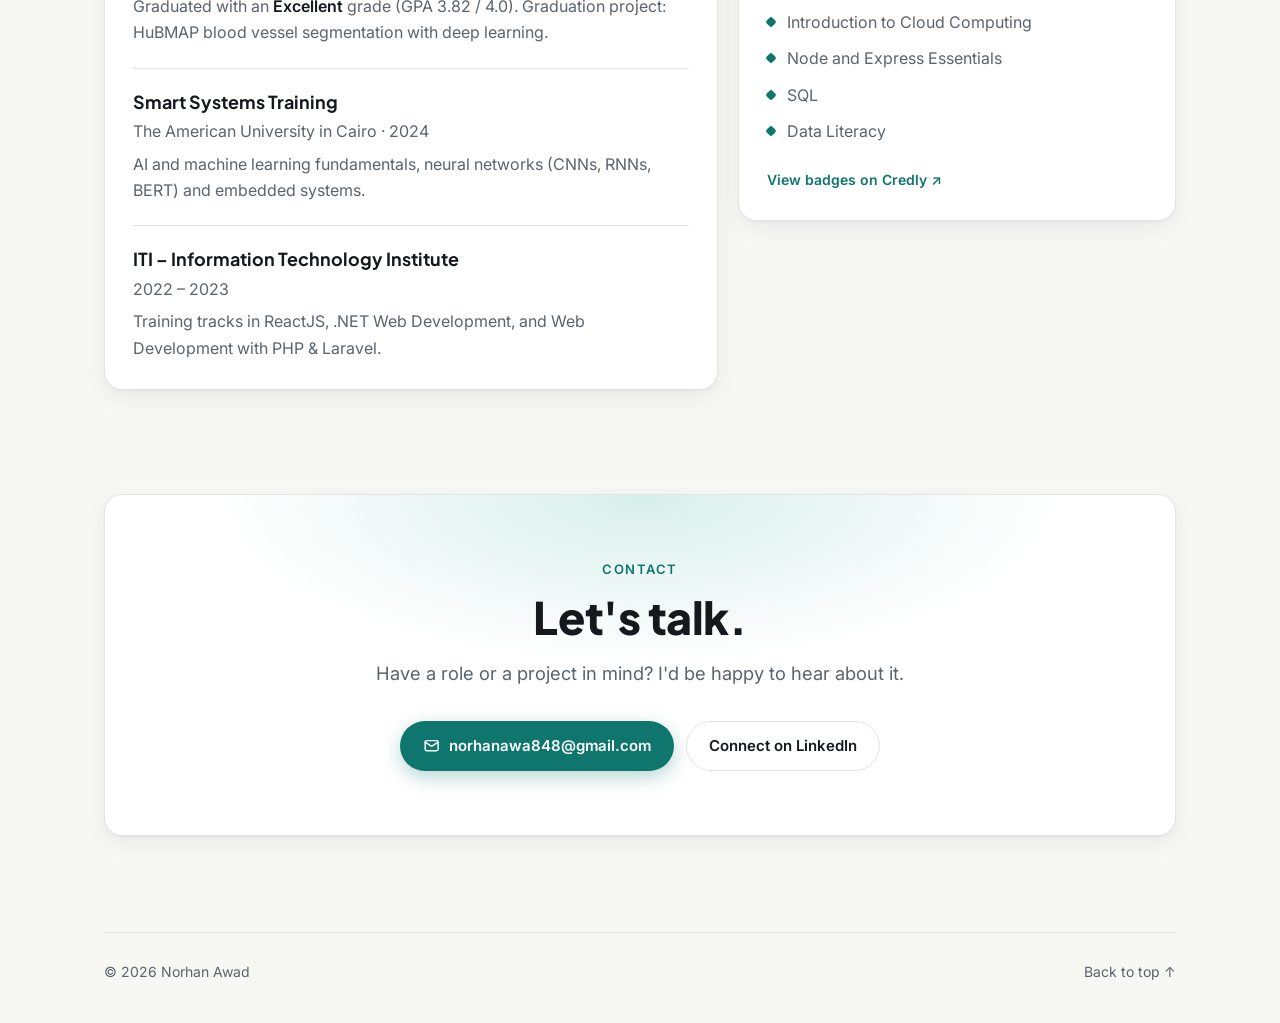
==== commit 2732fb6d: "Add graduation project and SmartStock, update repo links" ====
--- a/index.html
+++ b/index.html
@@ -263,11 +263,29 @@
 
       <ul class="projects">
         <li class="card project reveal">
+          <div class="project-top"><span class="tag-type">Graduation project</span></div>
+          <h3>HuBMAP Blood Vessel Segmentation</h3>
+          <p>U-Net and LinkNet models that segment blood vessels in kidney tissue images, served by a Flask API with a React frontend that shows the predicted masks and IoU / Dice scores.</p>
+          <ul class="tags"><li>TensorFlow</li><li>Flask</li><li>React</li></ul>
+          <div class="links">
+            <a href="https://norhanawad848.github.io/hupmap_demo/index.html" target="_blank" rel="noopener">Live demo ↗</a>
+            <a href="https://github.com/NorhanAwad848/HUPMAP-Segmentation-Flask" target="_blank" rel="noopener">Backend ↗</a>
+            <a href="https://github.com/NorhanAwad848/HUPMAP-Segmentation-ReactJS" target="_blank" rel="noopener">Frontend ↗</a>
+          </div>
+        </li>
+        <li class="card project reveal">
+          <div class="project-top"><span class="tag-type">Django</span></div>
+          <h3>SmartStock</h3>
+          <p>Inventory and sales app: add items to stock, sell them through a shopping cart, and generate PDF sales reports.</p>
+          <ul class="tags"><li>Django</li><li>PostgreSQL</li><li>Python</li></ul>
+          <div class="links"><a href="https://github.com/NorhanAwad848/SmartStock" target="_blank" rel="noopener">Source code ↗</a></div>
+        </li>
+        <li class="card project reveal">
           <div class="project-top"><span class="tag-type">Full stack</span></div>
           <h3>Monch Auction</h3>
-          <p>Online auction platform with three roles (admin, seller and bidder), covering listings, bidding and administration.</p>
-          <ul class="tags"><li>React</li><li>Node.js</li></ul>
-          <div class="links"><a href="https://github.com/NorhanAwad848/Monch-Aucation" target="_blank" rel="noopener">Source code ↗</a></div>
+          <p>Online auction platform with three roles (admin, seller and bidder), JWT authentication and role-based access.</p>
+          <ul class="tags"><li>React</li><li>Node.js</li><li>Express</li><li>MySQL</li></ul>
+          <div class="links"><a href="https://github.com/NorhanAwad848/Monch-Auction" target="_blank" rel="noopener">Source code ↗</a></div>
         </li>
         <li class="card project reveal">
           <div class="project-top"><span class="tag-type">Team lead</span></div>
@@ -286,7 +304,11 @@
           <div class="project-top"><span class="tag-type">Machine learning</span></div>
           <h3>Credit Scoring &amp; Handwriting Recognition</h3>
           <p>Credit scoring model to support loan decisions (98% accuracy) and a CNN that recognizes handwritten characters.</p>
-          <ul class="tags"><li>Python</li><li>Machine Learning</li><li>CNN</li></ul>
+          <ul class="tags"><li>Python</li><li>scikit-learn</li><li>TensorFlow</li></ul>
+          <div class="links">
+            <a href="https://github.com/NorhanAwad848/CodeAlpha-Task-one-Predict-Credit-Scoring" target="_blank" rel="noopener">Credit scoring ↗</a>
+            <a href="https://github.com/NorhanAwad848/CodeAlpha-Task-Two-Handwritten-Character-Recognition" target="_blank" rel="noopener">Handwriting ↗</a>
+          </div>
         </li>
         <li class="card project reveal">
           <div class="project-top"><span class="tag-type">Frontend</span></div>
@@ -303,28 +325,12 @@
           <div class="links"><a href="https://github.com/NorhanAwad848/Instagram-" target="_blank" rel="noopener">Source code ↗</a></div>
         </li>
         <li class="card project reveal">
-          <div class="project-top"><span class="tag-type">Full stack</span></div>
-          <h3>KENY Store</h3>
-          <p>Multi-page clothing store where users browse products and shop.</p>
-          <ul class="tags"><li>ASP.NET</li><li>HTML / CSS</li></ul>
-        </li>
-        <li class="card project reveal">
           <div class="project-top"><span class="tag-type">Networking</span></div>
           <h3>University Network</h3>
           <p>Network design for a university split into colleges: subnetting, IP assignment, and servers that connect them.</p>
           <ul class="tags"><li>Networking</li><li>Subnetting</li></ul>
           <div class="links"><a href="https://github.com/NorhanAwad848/university-Network" target="_blank" rel="noopener">Source code ↗</a></div>
         </li>
-        <li class="card project reveal">
-          <div class="project-top"><span class="tag-type">Frontend</span></div>
-          <h3>Ramo Stable</h3>
-          <p>One-page website for a horse stable that showcases its horses and breeds.</p>
-          <ul class="tags"><li>HTML</li><li>CSS</li></ul>
-          <div class="links">
-            <a href="https://norhanawad848.github.io/RamoStable/RamoSite.html" target="_blank" rel="noopener">Live demo ↗</a>
-            <a href="https://github.com/NorhanAwad848/RamoStable" target="_blank" rel="noopener">Source code ↗</a>
-          </div>
-        </li>
       </ul>
     </section>
 
@@ -338,7 +344,7 @@
         <div class="card reveal">
           <h3>B.Sc. in Computer Science – Software Engineering</h3>
           <p class="muted">Helwan University · 2020 – 2024</p>
-          <p>Graduated with an <strong>Excellent</strong> grade.</p>
+          <p>Graduated with an <strong>Excellent</strong> grade (GPA 3.82 / 4.0). Graduation project: HuBMAP blood vessel segmentation with deep learning.</p>
           <hr>
           <h3>Smart Systems Training</h3>
           <p class="muted">The American University in Cairo · 2024</p>
